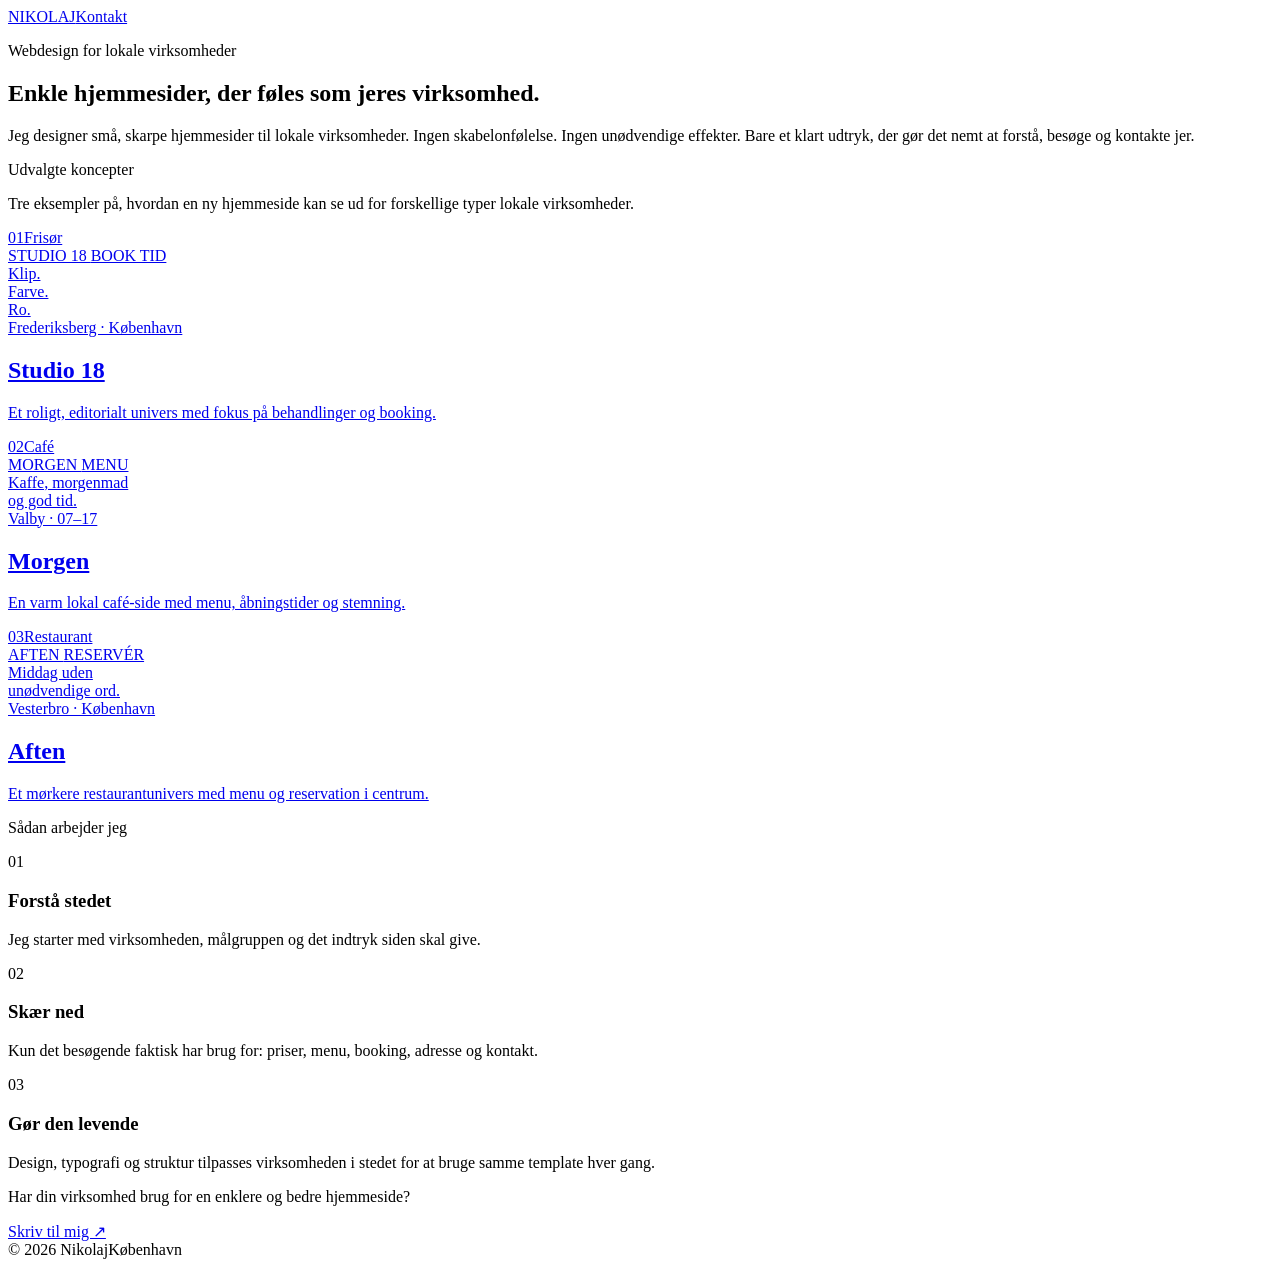
==== index.html @ 213ecfea "Add index.html" ====
<!doctype html><html lang='da'><head><meta charset='utf-8'><meta name='viewport' content='width=device-width,initial-scale=1'><title>Nikolaj — Websites for local businesses</title><link rel='preconnect' href='https://fonts.googleapis.com'><link rel='preconnect' href='https://fonts.gstatic.com' crossorigin><link href='https://fonts.googleapis.com/css2?family=DM+Sans:wght@400;500;600&family=Instrument+Serif:ital@0;1&display=swap' rel='stylesheet'><link rel='stylesheet' href='styles.css'></head><body class='portfolio'>
<header class='topbar'><a class='brand' href='index.html'>NIKOLAJ</a><a class='contact-link' href='mailto:hello@example.com'>Kontakt</a></header>
<main>
<section class='hero'><p class='eyebrow'>Webdesign for lokale virksomheder</p><h1>Enkle hjemmesider, der føles som jeres virksomhed.</h1><p class='hero-copy'>Jeg designer små, skarpe hjemmesider til lokale virksomheder. Ingen skabelonfølelse. Ingen unødvendige effekter. Bare et klart udtryk, der gør det nemt at forstå, besøge og kontakte jer.</p></section>
<section class='work-intro'><div><span>Udvalgte koncepter</span></div><p>Tre eksempler på, hvordan en ny hjemmeside kan se ud for forskellige typer lokale virksomheder.</p></section>
<section class='projects'>
<a class='project project-hair' href='hair.html'><div class='project-meta'><span>01</span><span>Frisør</span></div><div class='mock hair-mock'><div class='mock-nav'>STUDIO 18 <span>BOOK TID</span></div><div class='mock-copy'>Klip.<br>Farve.<br>Ro.</div><div class='mock-footer'>Frederiksberg · København</div></div><div class='project-caption'><h2>Studio 18</h2><p>Et roligt, editorialt univers med fokus på behandlinger og booking.</p></div></a>
<a class='project project-cafe' href='cafe.html'><div class='project-meta'><span>02</span><span>Café</span></div><div class='mock cafe-mock'><div class='mock-nav'>MORGEN <span>MENU</span></div><div class='mock-copy'>Kaffe, morgenmad<br>og god tid.</div><div class='bean bean1'></div><div class='bean bean2'></div><div class='mock-footer'>Valby · 07–17</div></div><div class='project-caption'><h2>Morgen</h2><p>En varm lokal café-side med menu, åbningstider og stemning.</p></div></a>
<a class='project project-rest' href='restaurant.html'><div class='project-meta'><span>03</span><span>Restaurant</span></div><div class='mock rest-mock'><div class='mock-nav'>AFTEN <span>RESERVÉR</span></div><div class='mock-copy'>Middag uden<br>unødvendige ord.</div><div class='mock-footer'>Vesterbro · København</div></div><div class='project-caption'><h2>Aften</h2><p>Et mørkere restaurantunivers med menu og reservation i centrum.</p></div></a>
</section>
<section class='process'><p class='eyebrow'>Sådan arbejder jeg</p><div class='process-grid'><div><span>01</span><h3>Forstå stedet</h3><p>Jeg starter med virksomheden, målgruppen og det indtryk siden skal give.</p></div><div><span>02</span><h3>Skær ned</h3><p>Kun det besøgende faktisk har brug for: priser, menu, booking, adresse og kontakt.</p></div><div><span>03</span><h3>Gør den levende</h3><p>Design, typografi og struktur tilpasses virksomheden i stedet for at bruge samme template hver gang.</p></div></div></section>
<section class='cta'><p>Har din virksomhed brug for en enklere og bedre hjemmeside?</p><a href='mailto:hello@example.com'>Skriv til mig ↗</a></section>
</main><footer><span>© 2026 Nikolaj</span><span>København</span></footer>
</body></html>
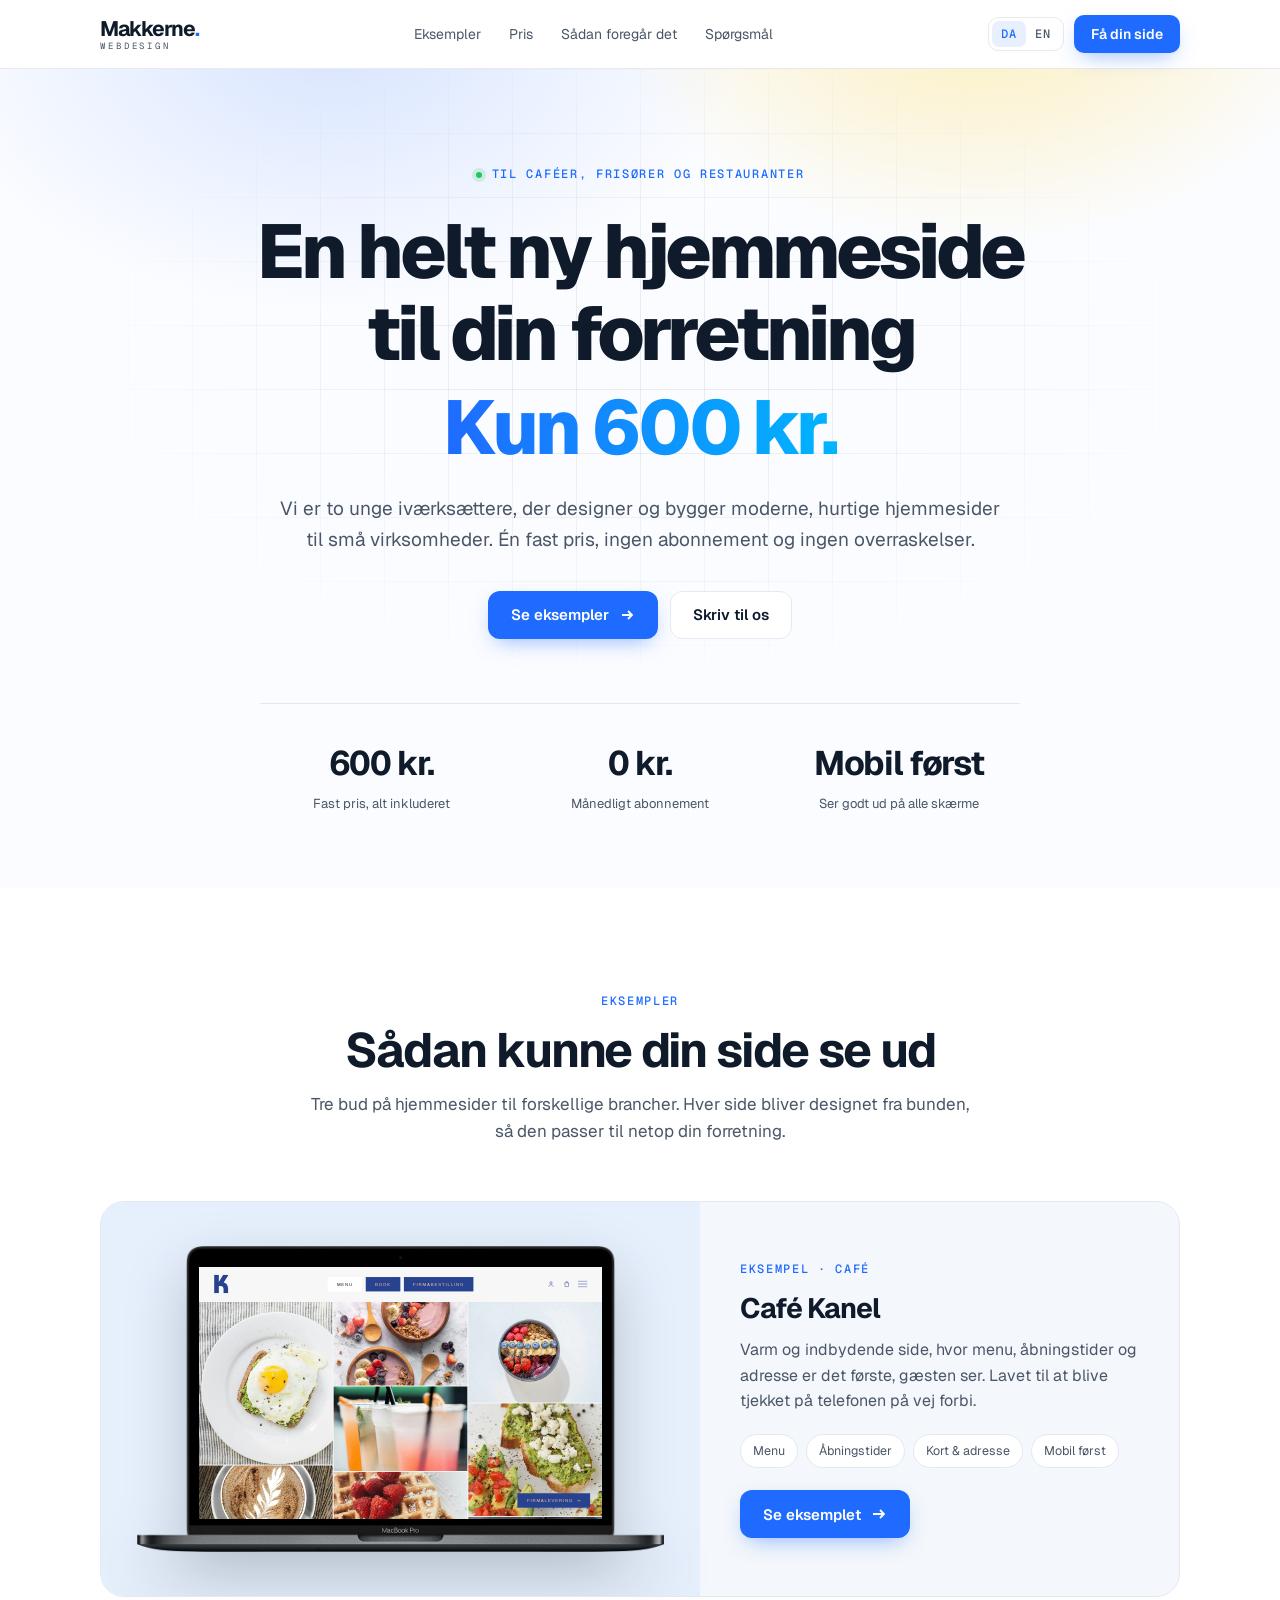
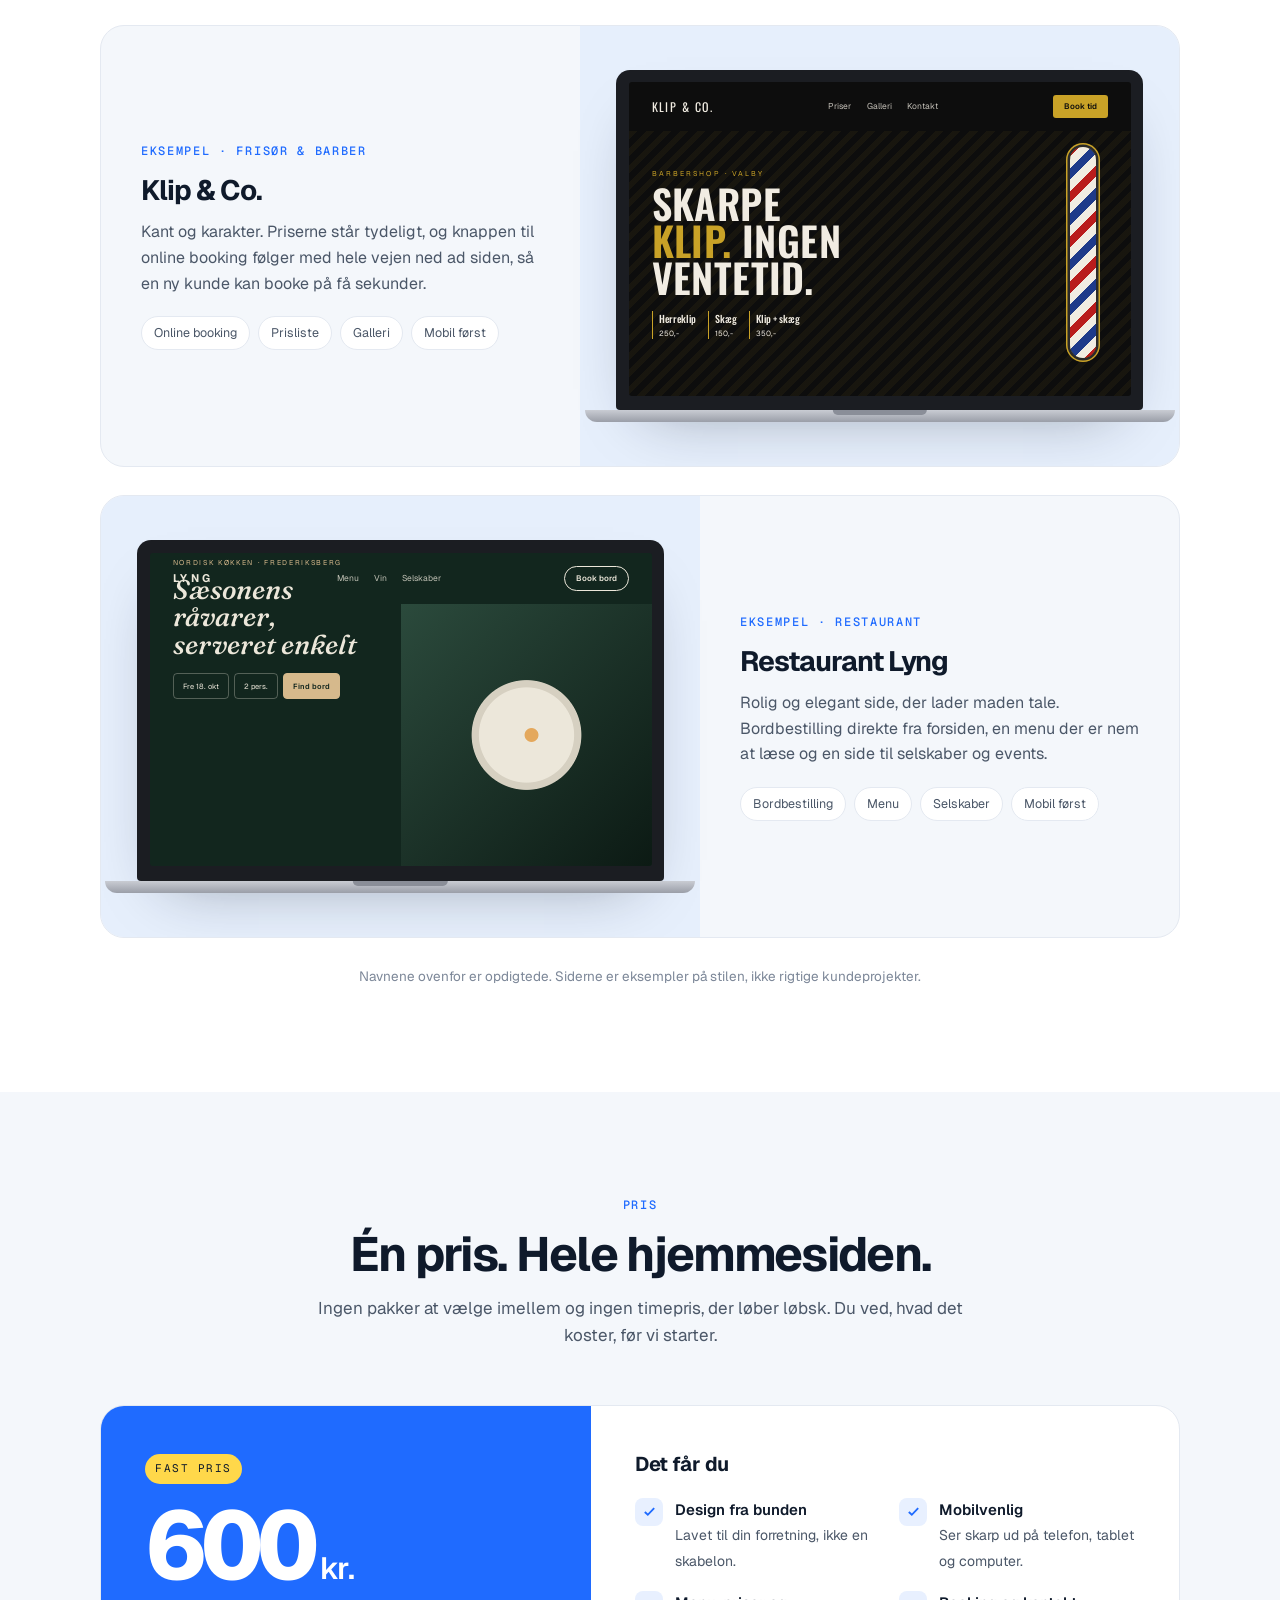
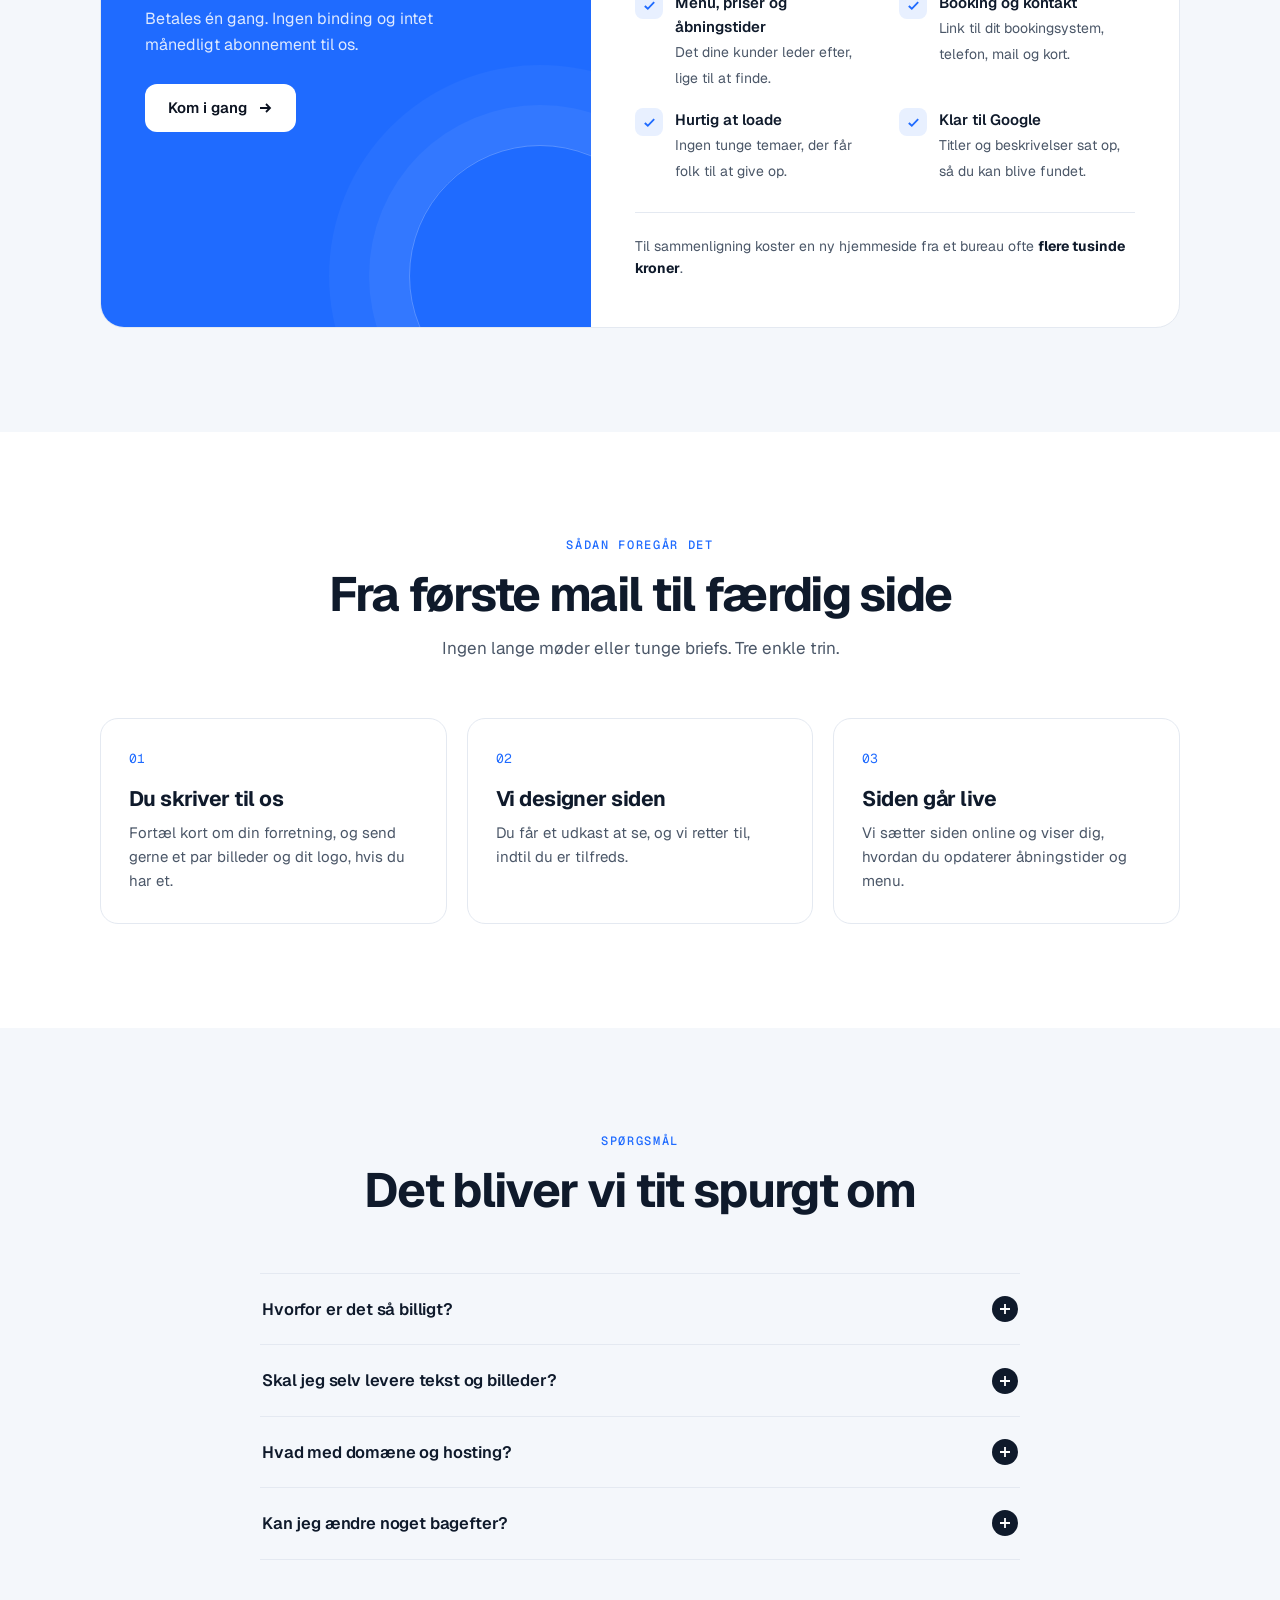
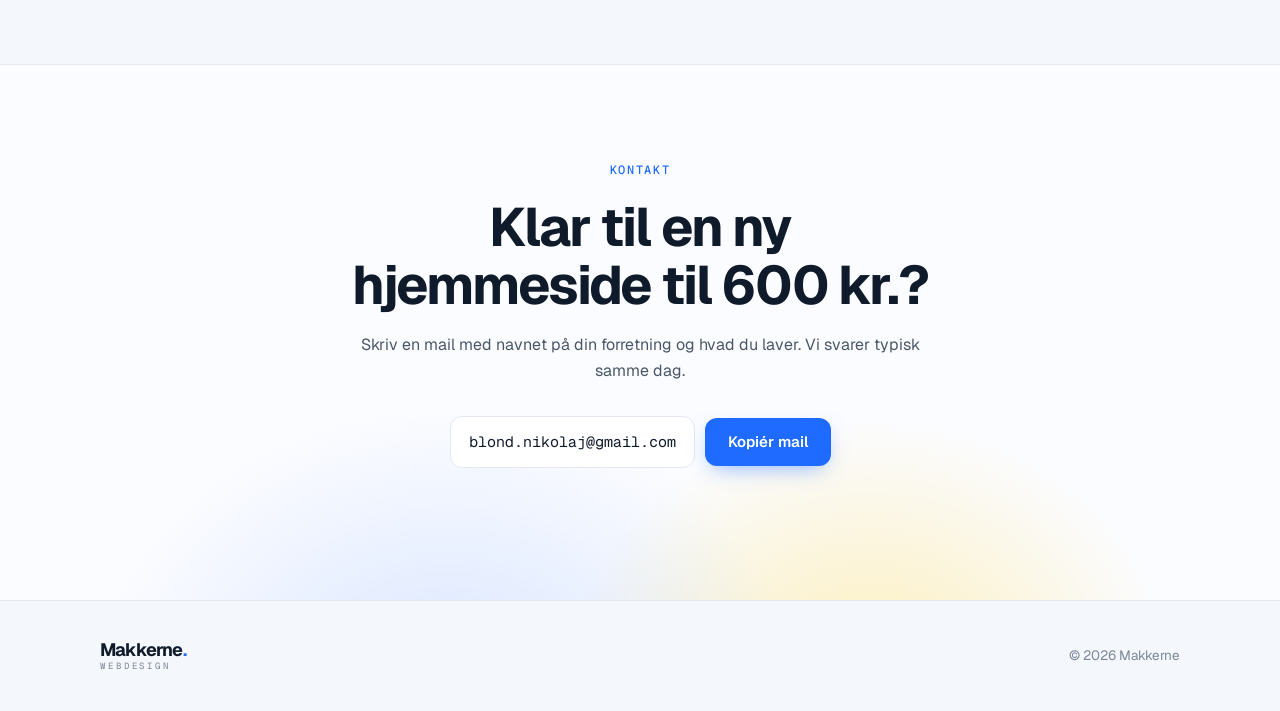
==== commit e268058c: "Café Kanel example site in Baryl's style; real MacBook with live preview on the landing page - examp" ====
--- a/index.html
+++ b/index.html
@@ -1,14 +1,565 @@
-<!doctype html><html lang='da'><head><meta charset='utf-8'><meta name='viewport' content='width=device-width,initial-scale=1'><title>Nikolaj — Websites for local businesses</title><link rel='preconnect' href='https://fonts.googleapis.com'><link rel='preconnect' href='https://fonts.gstatic.com' crossorigin><link href='https://fonts.googleapis.com/css2?family=DM+Sans:wght@400;500;600&family=Instrument+Serif:ital@0;1&display=swap' rel='stylesheet'><link rel='stylesheet' href='styles.css'></head><body class='portfolio'>
-<header class='topbar'><a class='brand' href='index.html'>NIKOLAJ</a><a class='contact-link' href='mailto:hello@example.com'>Kontakt</a></header>
-<main>
-<section class='hero'><p class='eyebrow'>Webdesign for lokale virksomheder</p><h1>Enkle hjemmesider, der føles som jeres virksomhed.</h1><p class='hero-copy'>Jeg designer små, skarpe hjemmesider til lokale virksomheder. Ingen skabelonfølelse. Ingen unødvendige effekter. Bare et klart udtryk, der gør det nemt at forstå, besøge og kontakte jer.</p></section>
-<section class='work-intro'><div><span>Udvalgte koncepter</span></div><p>Tre eksempler på, hvordan en ny hjemmeside kan se ud for forskellige typer lokale virksomheder.</p></section>
-<section class='projects'>
-<a class='project project-hair' href='hair.html'><div class='project-meta'><span>01</span><span>Frisør</span></div><div class='mock hair-mock'><div class='mock-nav'>STUDIO 18 <span>BOOK TID</span></div><div class='mock-copy'>Klip.<br>Farve.<br>Ro.</div><div class='mock-footer'>Frederiksberg · København</div></div><div class='project-caption'><h2>Studio 18</h2><p>Et roligt, editorialt univers med fokus på behandlinger og booking.</p></div></a>
-<a class='project project-cafe' href='cafe.html'><div class='project-meta'><span>02</span><span>Café</span></div><div class='mock cafe-mock'><div class='mock-nav'>MORGEN <span>MENU</span></div><div class='mock-copy'>Kaffe, morgenmad<br>og god tid.</div><div class='bean bean1'></div><div class='bean bean2'></div><div class='mock-footer'>Valby · 07–17</div></div><div class='project-caption'><h2>Morgen</h2><p>En varm lokal café-side med menu, åbningstider og stemning.</p></div></a>
-<a class='project project-rest' href='restaurant.html'><div class='project-meta'><span>03</span><span>Restaurant</span></div><div class='mock rest-mock'><div class='mock-nav'>AFTEN <span>RESERVÉR</span></div><div class='mock-copy'>Middag uden<br>unødvendige ord.</div><div class='mock-footer'>Vesterbro · København</div></div><div class='project-caption'><h2>Aften</h2><p>Et mørkere restaurantunivers med menu og reservation i centrum.</p></div></a>
-</section>
-<section class='process'><p class='eyebrow'>Sådan arbejder jeg</p><div class='process-grid'><div><span>01</span><h3>Forstå stedet</h3><p>Jeg starter med virksomheden, målgruppen og det indtryk siden skal give.</p></div><div><span>02</span><h3>Skær ned</h3><p>Kun det besøgende faktisk har brug for: priser, menu, booking, adresse og kontakt.</p></div><div><span>03</span><h3>Gør den levende</h3><p>Design, typografi og struktur tilpasses virksomheden i stedet for at bruge samme template hver gang.</p></div></div></section>
-<section class='cta'><p>Har din virksomhed brug for en enklere og bedre hjemmeside?</p><a href='mailto:hello@example.com'>Skriv til mig ↗</a></section>
-</main><footer><span>© 2026 Nikolaj</span><span>København</span></footer>
-</body></html>+<!doctype html>
+<html lang="da">
+<head>
+<meta charset="utf-8">
+<meta name="viewport" content="width=device-width, initial-scale=1, viewport-fit=cover">
+<title>Makkerne</title>
+<meta name="description" content="Makkerne: en ny, moderne hjemmeside til din café, frisørsalon eller restaurant – til en fast pris på 600 kr.">
+<link rel="preconnect" href="https://fonts.googleapis.com">
+<link rel="preconnect" href="https://fonts.gstatic.com" crossorigin>
+<link rel="stylesheet" href="https://fonts.googleapis.com/css2?family=Geist:wght@400;500;600;700;800&family=Geist+Mono:wght@500&family=Fraunces:ital,opsz,wght@1,9..144,500&family=Oswald:wght@500;600&display=swap">
+<style>
+/* Layout: bright full-bleed hero with price, then alternating white / soft sections in one 1120px column; portfolio as large case cards with live HTML mockups. Light-only by design. */
+:root {
+  --bg: #ffffff;
+  --bg-soft: #f4f7fb;
+  --surface: #ffffff;
+  --ink: #0f1a2b;
+  --ink-2: #4b5768;
+  --ink-3: #7c8798;
+  --line: #e4e9f1;
+  --accent: #1f6bff;
+  --accent-hover: #155ae6;
+  --accent-ink: #ffffff;
+  --accent-soft: #e8f0ff;
+  --card-top: #e6effc;
+  --sun: #ffd84a;
+
+  /* Hero and contact band */
+  --hero-bg: #fbfcff;
+  --hero-ink: #0f1a2b;
+  --hero-ink-2: #4b5768;
+  --hero-line: rgba(15,26,43,.09);
+  --hero-glow: rgba(31,107,255,.16);
+  --hero-sun: rgba(255,216,74,.38);
+  --price-a: #1f6bff;
+  --price-b: #00b4ff;
+
+  --font: "Geist", ui-sans-serif, -apple-system, "Segoe UI", Helvetica, Arial, sans-serif;
+  --mono: "Geist Mono", ui-monospace, "SF Mono", Menlo, monospace;
+  --wrap: 1120px;
+  --radius: 18px;
+  color-scheme: light;
+}
+
+* { box-sizing: border-box; }
+html { scroll-behavior: smooth; }
+@media (prefers-reduced-motion: reduce) { html { scroll-behavior: auto; } *, *::before, *::after { animation: none !important; transition: none !important; } }
+body { margin: 0; background: var(--bg); color: var(--ink); font-family: var(--font); font-size: 16px; line-height: 1.6; -webkit-font-smoothing: antialiased; }
+a { color: inherit; }
+h1, h2, h3 { margin: 0; letter-spacing: -0.035em; line-height: 1.08; text-wrap: balance; font-weight: 700; }
+p { margin: 0; }
+.wrap { max-width: var(--wrap); margin-inline: auto; padding-inline: 20px; }
+:focus-visible { outline: 2px solid var(--price-a); outline-offset: 3px; border-radius: 8px; }
+
+.eyebrow { font-family: var(--mono); font-size: 12px; font-weight: 500; letter-spacing: .14em; text-transform: uppercase; color: var(--accent); }
+.btn { display: inline-flex; align-items: center; gap: 10px; height: 48px; padding-inline: 22px; border-radius: 12px; font: 600 15px/1 var(--font); text-decoration: none; border: 1px solid transparent; cursor: pointer; transition: transform .15s ease, background .15s ease, box-shadow .15s ease; }
+.btn svg { width: 16px; height: 16px; transition: transform .15s ease; }
+.btn:hover svg { transform: translateX(3px); }
+.btn-primary { background: var(--accent); color: var(--accent-ink); box-shadow: 0 8px 22px -8px rgba(31,107,255,.55); }
+.btn-primary:hover { background: var(--accent-hover); }
+.btn-ghost { background: var(--surface); color: var(--hero-ink); border-color: var(--line); }
+.btn-ghost:hover { border-color: var(--ink-3); }
+
+/* Nav */
+.nav { position: sticky; top: env(safe-area-inset-top, 0px); z-index: 20; background: rgba(255,255,255,.85); backdrop-filter: blur(14px); -webkit-backdrop-filter: blur(14px); border-bottom: 1px solid var(--hero-line); color: var(--hero-ink); }
+.nav .wrap { display: flex; align-items: center; justify-content: space-between; height: 68px; gap: 16px; }
+.logo { display: flex; flex-direction: column; text-decoration: none; line-height: 1; }
+.logo b { font-size: 21px; font-weight: 700; letter-spacing: -.045em; }
+.logo b::after { content: "."; color: var(--accent); }
+.logo span { font-family: var(--mono); font-size: 9px; letter-spacing: .32em; color: var(--hero-ink-2); margin-top: 3px; }
+.nav-links { display: flex; gap: 28px; font-size: 14px; color: var(--hero-ink-2); }
+.nav-links a { text-decoration: none; transition: color .15s; }
+.nav-links a:hover { color: var(--hero-ink); }
+.nav-right { display: flex; align-items: center; gap: 10px; }
+.lang { display: inline-flex; padding: 3px; border: 1px solid var(--hero-line); border-radius: 10px; }
+.lang button { appearance: none; border: 0; background: transparent; color: var(--hero-ink-2); font: 500 12px/1 var(--mono); letter-spacing: .08em; padding: 7px 9px; border-radius: 7px; cursor: pointer; }
+.lang button[aria-pressed="true"] { background: var(--accent-soft); color: var(--accent); }
+.nav .btn { height: 38px; padding-inline: 16px; font-size: 14px; border-radius: 10px; }
+@media (max-width: 860px) { .nav-links { display: none; } }
+@media (max-width: 420px) { .nav .btn { display: none; } }
+
+/* Hero */
+.hero { position: relative; background: var(--hero-bg); color: var(--hero-ink); overflow: hidden; isolation: isolate; }
+.hero::before { content: ""; position: absolute; inset: -40% -10% auto; height: 120%; background: radial-gradient(ellipse 38% 40% at 30% 30%, var(--hero-glow), transparent 70%), radial-gradient(ellipse 34% 36% at 72% 26%, var(--hero-sun), transparent 70%); z-index: -1; }
+.hero::after { content: ""; position: absolute; inset: 0; background-image: linear-gradient(var(--hero-line) 1px, transparent 1px), linear-gradient(90deg, var(--hero-line) 1px, transparent 1px); background-size: 64px 64px; mask-image: radial-gradient(ellipse 60% 55% at 50% 35%, #000 20%, transparent 75%); -webkit-mask-image: radial-gradient(ellipse 60% 55% at 50% 35%, #000 20%, transparent 75%); opacity: .8; z-index: -1; }
+.hero .wrap { padding-block: 96px 72px; display: flex; flex-direction: column; align-items: center; text-align: center; }
+.hero .eyebrow { color: var(--accent); display: inline-flex; align-items: center; gap: 10px; }
+.hero .eyebrow::before { content: ""; width: 6px; height: 6px; border-radius: 50%; background: #22c55e; box-shadow: 0 0 0 4px rgba(34,197,94,.16); }
+.hero h1 { margin-top: 26px; font-size: clamp(40px, 6.4vw, 76px); font-weight: 800; letter-spacing: -.05em; max-width: 18ch; }
+.price-line { margin-top: 14px; font-size: clamp(40px, 6.4vw, 76px); font-weight: 800; letter-spacing: -.05em; line-height: 1.05; background: linear-gradient(90deg, var(--price-a), var(--price-b)); -webkit-background-clip: text; background-clip: text; color: transparent; }
+.hero .lead { margin-top: 26px; max-width: 56ch; font-size: clamp(17px, 1.6vw, 19px); color: var(--hero-ink-2); }
+.hero .ctas { margin-top: 36px; display: flex; flex-wrap: wrap; gap: 12px; justify-content: center; }
+.stats { margin-top: 64px; width: 100%; max-width: 760px; border-top: 1px solid var(--hero-line); padding-top: 32px; display: grid; grid-template-columns: repeat(3, 1fr); gap: 16px; }
+.stats strong { display: block; font-size: clamp(26px, 3vw, 34px); font-weight: 700; letter-spacing: -.04em; font-variant-numeric: tabular-nums; }
+.stats span { font-size: 13px; color: var(--hero-ink-2); }
+@media (max-width: 520px) { .stats { grid-template-columns: 1fr; gap: 20px; } }
+
+.rise { animation: rise .7s cubic-bezier(.2,.7,.2,1) both; }
+.rise:nth-child(2) { animation-delay: .06s; } .rise:nth-child(3) { animation-delay: .12s; } .rise:nth-child(4) { animation-delay: .18s; } .rise:nth-child(5) { animation-delay: .24s; } .rise:nth-child(6) { animation-delay: .3s; }
+@keyframes rise { from { transform: translateY(14px); opacity: .001; } to { transform: none; opacity: 1; } }
+
+/* Sections */
+section.block { padding-block: 104px; }
+section.soft { background: var(--bg-soft); }
+.head { text-align: center; display: flex; flex-direction: column; align-items: center; gap: 14px; margin-bottom: 56px; }
+.head h2 { font-size: clamp(32px, 4.2vw, 48px); }
+.head p { max-width: 60ch; color: var(--ink-2); font-size: 17px; }
+
+/* Portfolio cases */
+.cases { display: grid; gap: 28px; }
+.case { display: grid; grid-template-columns: 1.25fr 1fr; background: var(--bg-soft); border: 1px solid var(--line); border-radius: 24px; overflow: hidden; }
+.case:nth-child(even) { grid-template-columns: 1fr 1.25fr; }
+.case:nth-child(even) .case-visual { order: 2; }
+.case-visual { background: var(--card-top); padding: 44px 36px; display: grid; place-items: center; min-width: 0; }
+.case-body { padding: 44px 40px; display: flex; flex-direction: column; justify-content: center; gap: 14px; min-width: 0; }
+.case-body h3 { font-size: 28px; }
+.case-body p { color: var(--ink-2); }
+.tags { display: flex; flex-wrap: wrap; gap: 8px; margin-top: 6px; }
+.tags span { font-size: 12.5px; padding: 6px 12px; border: 1px solid var(--line); border-radius: 999px; background: var(--surface); color: var(--ink-2); }
+.concept-note { margin-top: 28px; text-align: center; font-size: 13.5px; color: var(--ink-3); }
+@media (max-width: 860px) {
+  .case, .case:nth-child(even) { grid-template-columns: 1fr; }
+  .case:nth-child(even) .case-visual { order: 0; }
+  .case-visual { padding: 28px 18px; }
+  .case-body { padding: 28px 24px 32px; }
+}
+
+/* Live case: real MacBook photo with a scaled live iframe in the screen.
+   Screen rectangle measured in macbook-pro.png (1208×700): x 143–1065, y 47–623 → 923×577 px (16:10). */
+.case-live { position: relative; transition: border-color .2s ease, box-shadow .2s ease; }
+.case-live:hover { border-color: #c9d6ea; box-shadow: 0 24px 50px -30px rgba(15,26,43,.35); }
+.case-cta { align-self: flex-start; margin-top: 8px; }
+.case-cta::after { content: ""; position: absolute; inset: 0; z-index: 2; border-radius: 24px; }
+.case-live:hover .case-cta svg { transform: translateX(3px); }
+.device { position: relative; width: 100%; max-width: 600px; aspect-ratio: 1208 / 700; }
+.device-shell { position: absolute; inset: 0; width: 100%; height: 100%; pointer-events: none; filter: drop-shadow(0 26px 30px rgba(15,26,43,.22)); }
+.device-screen { position: absolute; z-index: 1; left: 11.8377%; top: 6.7143%; width: 76.4073%; height: 82.4286%; overflow: hidden; background: #f7f7f7; container-type: inline-size; }
+.device-poster { position: absolute; inset: 0; width: 100%; height: 100%; object-fit: cover; }
+.device-frame { position: absolute; top: 0; left: 0; width: 1280px; height: 800px; border: 0; transform-origin: 0 0; transform: scale(var(--s, .36)); pointer-events: none; opacity: 0; transition: opacity .4s ease; background: #f7f7f7; }
+.device-frame.ready { opacity: 1; }
+
+/* Laptop mockup */
+.laptop { width: 100%; max-width: 560px; }
+.laptop .lid { background: #1b1d22; border-radius: 14px 14px 4px 4px; padding: 2.4% 2.4% 2.8%; box-shadow: 0 30px 60px -30px rgba(15,26,43,.4); }
+.laptop .base { height: 12px; margin-inline: -6%; background: linear-gradient(#c9ccd3, #9a9ea8); border-radius: 0 0 14px 14px; position: relative; }
+.laptop .base::after { content: ""; position: absolute; top: 0; left: 50%; translate: -50% 0; width: 16%; height: 5px; background: #8a8e98; border-radius: 0 0 6px 6px; }
+.screen { aspect-ratio: 16 / 10; max-width: 100%; border-radius: 3px; overflow: hidden; container-type: inline-size; position: relative; }
+
+/* Mock site: shared */
+.ms { position: absolute; inset: 0; display: flex; flex-direction: column; font-family: var(--font); }
+.ms-nav { display: flex; align-items: center; justify-content: space-between; padding: 2.6cqw 4.5cqw; font-size: 1.7cqw; }
+.ms-nav .links { display: flex; gap: 3cqw; opacity: .8; }
+.ms-pill { padding: 1cqw 2.2cqw; border-radius: 999px; font-size: 1.6cqw; font-weight: 600; }
+
+/* Café mock */
+.ms-cafe { background: #f6efe6; color: #3b2a1e; }
+.ms-cafe .brand { font-family: "Fraunces", Georgia, serif; font-style: italic; font-size: 2.6cqw; }
+.ms-cafe .ms-pill { background: #3b2a1e; color: #f6efe6; }
+.ms-cafe .body { flex: 1; display: grid; grid-template-columns: 1.05fr 1fr; gap: 4cqw; padding: 1cqw 4.5cqw 4.5cqw; align-items: center; }
+.ms-cafe .kicker { font-size: 1.4cqw; letter-spacing: .2em; text-transform: uppercase; color: #a0663b; }
+.ms-cafe h4 { margin: 1.4cqw 0 0; font-family: "Fraunces", Georgia, serif; font-style: italic; font-weight: 500; font-size: 6.4cqw; line-height: 1; letter-spacing: -.02em; }
+.ms-cafe .sub { margin-top: 2cqw; font-size: 1.7cqw; opacity: .75; max-width: 34ch; }
+.ms-cafe .hours { margin-top: 3cqw; display: grid; grid-template-columns: auto auto; gap: .6cqw 3cqw; font-size: 1.5cqw; width: max-content; border-top: .2cqw solid #d9c7b2; padding-top: 1.8cqw; }
+.ms-cafe .hours b { font-weight: 600; }
+.ms-cafe .art { height: 100%; border-radius: 1.6cqw; background: radial-gradient(circle at 50% 46%, #f6efe6 0 17%, #6b3f22 17.5% 22%, #e9d6bf 22.5% 34%, transparent 34.5%), radial-gradient(circle at 70% 80%, #c78c58 0 10%, transparent 10.5%), linear-gradient(160deg, #d9a273, #a0663b); position: relative; }
+.ms-cafe .art::after { content: "Dagens kage · 45,-"; position: absolute; left: 2cqw; bottom: 2cqw; background: #f6efe6; color: #3b2a1e; font-size: 1.4cqw; padding: 1cqw 1.8cqw; border-radius: 1cqw; font-weight: 600; }
+
+/* Barber mock */
+.ms-barber { background: #0d0d0d; color: #f1ece2; }
+.ms-barber .brand { font-family: "Oswald", Impact, sans-serif; font-size: 2.4cqw; letter-spacing: .12em; text-transform: uppercase; }
+.ms-barber .ms-pill { background: #c9a227; color: #0d0d0d; border-radius: .6cqw; }
+.ms-barber .body { flex: 1; position: relative; display: flex; flex-direction: column; justify-content: center; padding: 0 4.5cqw 4cqw; background: repeating-linear-gradient(135deg, rgba(201,162,39,.06) 0 1.2cqw, transparent 1.2cqw 2.4cqw); }
+.ms-barber .pole { position: absolute; right: 7cqw; top: 6%; bottom: 14%; width: 5cqw; border-radius: 3cqw; background: repeating-linear-gradient(-45deg, #b91c1c 0 1.6cqw, #f1ece2 1.6cqw 3.2cqw, #1e3a8a 3.2cqw 4.8cqw, #f1ece2 4.8cqw 6.4cqw); box-shadow: 0 0 0 .5cqw #2a2a2a, 0 0 0 .8cqw #c9a227; }
+.ms-barber .kicker { font-size: 1.4cqw; letter-spacing: .3em; color: #c9a227; text-transform: uppercase; }
+.ms-barber h4 { margin: 1.2cqw 0 0; font-family: "Oswald", Impact, sans-serif; font-weight: 600; text-transform: uppercase; font-size: 8cqw; line-height: .92; letter-spacing: .01em; }
+.ms-barber h4 em { font-style: normal; color: #c9a227; }
+.ms-barber .menu { margin-top: 3cqw; display: grid; grid-template-columns: repeat(3, max-content); gap: 2.4cqw; font-size: 1.5cqw; }
+.ms-barber .menu div { border-left: .3cqw solid #c9a227; padding-left: 1.2cqw; }
+.ms-barber .menu b { display: block; font-size: 2cqw; font-family: "Oswald", Impact, sans-serif; font-weight: 500; }
+
+/* Restaurant mock */
+.ms-resto { background: #12261e; color: #ece7da; }
+.ms-resto .brand { font-size: 2.2cqw; font-weight: 700; letter-spacing: .32em; text-transform: uppercase; }
+.ms-resto .ms-pill { border: .2cqw solid #ece7da; }
+.ms-resto .body { flex: 1; display: grid; grid-template-columns: 1fr 1fr; }
+.ms-resto .copy { padding: 3cqw 4.5cqw; display: flex; flex-direction: column; justify-content: center; }
+.ms-resto .kicker { font-size: 1.4cqw; letter-spacing: .24em; text-transform: uppercase; color: #d6b98c; }
+.ms-resto h4 { margin: 1.4cqw 0 0; font-family: "Fraunces", Georgia, serif; font-style: italic; font-weight: 500; font-size: 5.4cqw; line-height: 1.02; }
+.ms-resto .book { margin-top: 3cqw; display: flex; gap: 1cqw; font-size: 1.5cqw; }
+.ms-resto .book span { padding: 1.1cqw 1.8cqw; border: .2cqw solid rgba(236,231,218,.3); border-radius: .8cqw; }
+.ms-resto .book span:last-child { background: #d6b98c; color: #12261e; border-color: #d6b98c; font-weight: 600; }
+.ms-resto .plate { background: radial-gradient(circle at 50% 50%, #ece7da 0 26%, #d6d0c1 26.5% 30%, transparent 30.5%), radial-gradient(circle at 46% 46%, #7a9a5b 0 6%, transparent 6.5%), radial-gradient(circle at 56% 54%, #b4532a 0 5%, transparent 5.5%), linear-gradient(135deg, #2b4a3c, #0c1a14); position: relative; }
+.ms-resto .plate::before { content: ""; position: absolute; inset: 0; background: radial-gradient(circle at 52% 50%, #e4a85c 0 3.5%, transparent 4%); }
+
+/* Price */
+.price-card { display: grid; grid-template-columns: 1fr 1.2fr; background: var(--surface); border: 1px solid var(--line); border-radius: 24px; overflow: hidden; }
+.price-left { padding: 48px 44px; background: var(--accent); color: #fff; display: flex; flex-direction: column; gap: 18px; position: relative; overflow: hidden; }
+.price-left::after { content: ""; position: absolute; right: -80px; bottom: -80px; width: 260px; height: 260px; border-radius: 50%; border: 1px solid rgba(255,255,255,.25); box-shadow: 0 0 0 40px rgba(255,255,255,.05), 0 0 0 80px rgba(255,255,255,.04); }
+.price-left .tag { align-self: flex-start; color: var(--ink); background: var(--sun) !important; font-family: var(--mono); font-size: 11px; letter-spacing: .14em; text-transform: uppercase; background: rgba(255,255,255,.16); padding: 6px 10px; border-radius: 999px; }
+.price-big { font-size: clamp(64px, 8vw, 96px); font-weight: 800; letter-spacing: -.06em; line-height: .9; font-variant-numeric: tabular-nums; }
+.price-big small { font-size: .32em; letter-spacing: -.02em; font-weight: 600; margin-left: 6px; }
+.price-left p { color: rgba(255,255,255,.85); max-width: 32ch; }
+.price-left .btn { align-self: flex-start; background: #fff; color: #0b1220; margin-top: 8px; position: relative; z-index: 1; }
+.price-left .btn:hover { background: var(--accent-soft); }
+.price-right { padding: 48px 44px; }
+.price-right h3 { font-size: 20px; letter-spacing: -.02em; margin-bottom: 22px; }
+.incl { list-style: none; margin: 0; padding: 0; display: grid; grid-template-columns: 1fr 1fr; gap: 18px 28px; }
+.incl li { display: grid; grid-template-columns: 28px 1fr; gap: 12px; align-items: start; }
+.incl i { width: 28px; height: 28px; border-radius: 8px; background: var(--accent-soft); color: var(--accent); display: grid; place-items: center; }
+.incl i svg { width: 15px; height: 15px; }
+.incl b { display: block; font-weight: 600; font-size: 15px; }
+.incl span { font-size: 14px; color: var(--ink-2); }
+.compare { margin-top: 28px; padding-top: 22px; border-top: 1px solid var(--line); font-size: 14px; color: var(--ink-2); }
+.compare b { color: var(--ink); }
+@media (max-width: 860px) { .price-card { grid-template-columns: 1fr; } .price-left, .price-right { padding: 36px 26px; } }
+@media (max-width: 520px) { .incl { grid-template-columns: 1fr; } }
+
+/* Steps */
+.steps { display: grid; grid-template-columns: repeat(3, 1fr); gap: 20px; counter-reset: s; }
+.step { background: var(--surface); border: 1px solid var(--line); border-radius: var(--radius); padding: 30px 28px; }
+.step .n { font-family: var(--mono); font-size: 13px; color: var(--accent); }
+.step h3 { margin-top: 18px; font-size: 21px; letter-spacing: -.025em; }
+.step p { margin-top: 10px; color: var(--ink-2); font-size: 15px; }
+@media (max-width: 860px) { .steps { grid-template-columns: 1fr; } }
+
+/* FAQ */
+.faq { max-width: 760px; margin-inline: auto; border-top: 1px solid var(--line); }
+.faq details { border-bottom: 1px solid var(--line); }
+.faq summary { list-style: none; cursor: pointer; display: flex; justify-content: space-between; align-items: center; gap: 20px; padding: 22px 2px; font-weight: 600; font-size: 16.5px; letter-spacing: -.01em; }
+.faq summary::-webkit-details-marker { display: none; }
+.faq summary .pm { flex: none; width: 26px; height: 26px; border-radius: 50%; background: var(--ink); color: var(--bg); display: grid; place-items: center; transition: transform .2s ease; }
+.faq summary .pm svg { width: 12px; height: 12px; }
+.faq details[open] .pm { transform: rotate(45deg); }
+.faq details p { padding: 0 2px 24px; color: var(--ink-2); max-width: 64ch; }
+
+/* CTA */
+.cta { background: var(--hero-bg); border-top: 1px solid var(--line); color: var(--hero-ink); position: relative; overflow: hidden; isolation: isolate; }
+.cta::before { content: ""; position: absolute; inset: 0; background: radial-gradient(ellipse 40% 80% at 35% 120%, var(--hero-glow), transparent 70%), radial-gradient(ellipse 34% 70% at 68% 115%, var(--hero-sun), transparent 70%); z-index: -1; }
+.cta .wrap { padding-block: 96px; text-align: center; display: flex; flex-direction: column; align-items: center; gap: 18px; }
+.cta h2 { font-size: clamp(32px, 4.6vw, 54px); max-width: 22ch; }
+.cta p { color: var(--hero-ink-2); max-width: 52ch; }
+.mail { margin-top: 14px; display: flex; flex-wrap: wrap; align-items: center; justify-content: center; gap: 10px; }
+.mail code { font-family: var(--mono); font-size: 15px; padding: 13px 18px; border: 1px solid var(--line); border-radius: 12px; background: var(--surface); user-select: all; word-break: break-all; }
+.copy { height: 48px; }
+.copy-status { min-height: 1.4em; font-size: 13px; color: var(--accent); }
+
+/* Footer */
+footer { background: var(--bg-soft); border-top: 1px solid var(--line); }
+footer .wrap { padding-block: 40px; display: flex; flex-wrap: wrap; gap: 16px; justify-content: space-between; align-items: center; font-size: 13.5px; color: var(--ink-3); }
+footer .logo b { color: var(--ink); font-size: 18px; }
+footer .logo span { color: var(--ink-3); }
+</style>
+</head>
+<body>
+
+<header class="nav">
+  <div class="wrap">
+    <a class="logo" href="#top" aria-label="Makkerne">
+      <b>Makkerne</b><span>WEBDESIGN</span>
+    </a>
+    <nav class="nav-links" aria-label="Hovedmenu">
+      <a href="#eksempler" data-i18n="nav.work">Eksempler</a>
+      <a href="#pris" data-i18n="nav.price">Pris</a>
+      <a href="#proces" data-i18n="nav.process">Sådan foregår det</a>
+      <a href="#faq" data-i18n="nav.faq">Spørgsmål</a>
+    </nav>
+    <div class="nav-right">
+      <div class="lang" role="group" aria-label="Sprog / Language">
+        <button type="button" id="lang-da" data-lang="da" aria-pressed="true">DA</button>
+        <button type="button" id="lang-en" data-lang="en" aria-pressed="false">EN</button>
+      </div>
+      <a class="btn btn-primary" href="#kontakt" data-i18n="nav.cta">Få din side</a>
+    </div>
+  </div>
+</header>
+
+<main id="top">
+  <section class="hero">
+    <div class="wrap">
+      <div class="eyebrow rise" data-i18n="hero.eyebrow">Til caféer, frisører og restauranter</div>
+      <h1 class="rise" data-i18n="hero.title">En helt ny hjemmeside til din forretning</h1>
+      <div class="price-line rise" data-i18n="hero.price">Kun 600 kr.</div>
+      <p class="lead rise" data-i18n="hero.lead">Vi er to unge iværksættere, der designer og bygger moderne, hurtige hjemmesider til små virksomheder. Én fast pris, ingen abonnement og ingen overraskelser.</p>
+      <div class="ctas rise">
+        <a class="btn btn-primary" href="#eksempler"><span data-i18n="hero.cta1">Se eksempler</span>
+          <svg viewBox="0 0 16 16" fill="none" stroke="currentColor" stroke-width="1.8" aria-hidden="true"><path d="M3 8h10M9 4l4 4-4 4"/></svg></a>
+        <a class="btn btn-ghost" href="#kontakt" data-i18n="hero.cta2">Skriv til os</a>
+      </div>
+      <div class="stats rise">
+        <div><strong>600 kr.</strong><span data-i18n="stat.1">Fast pris, alt inkluderet</span></div>
+        <div><strong>0 kr.</strong><span data-i18n="stat.2">Månedligt abonnement</span></div>
+        <div><strong data-i18n="stat.3v">Mobil først</strong><span data-i18n="stat.3">Ser godt ud på alle skærme</span></div>
+      </div>
+    </div>
+  </section>
+
+  <section class="block" id="eksempler">
+    <div class="wrap">
+      <div class="head">
+        <div class="eyebrow" data-i18n="work.eyebrow">Eksempler</div>
+        <h2 data-i18n="work.title">Sådan kunne din side se ud</h2>
+        <p data-i18n="work.lead">Tre bud på hjemmesider til forskellige brancher. Hver side bliver designet fra bunden, så den passer til netop din forretning.</p>
+      </div>
+
+      <div class="cases">
+        <!-- Café -->
+        <article class="case case-live">
+          <div class="case-visual">
+            <div class="device" aria-hidden="true">
+              <div class="device-screen">
+                <img class="device-poster" src="assets/cafe-hero.webp" alt="" width="1280" height="800" loading="lazy">
+                <iframe class="device-frame" src="examples/cafe/" title="Café Kanel, eksempel" tabindex="-1" loading="lazy" scrolling="no"></iframe>
+              </div>
+              <img class="device-shell" src="assets/macbook-pro.png" alt="" width="1208" height="700" loading="lazy">
+            </div>
+          </div>
+          <div class="case-body">
+            <div class="eyebrow" data-i18n="c1.eyebrow">Eksempel · Café</div>
+            <h3>Café Kanel</h3>
+            <p data-i18n="c1.text">Varm og indbydende side, hvor menu, åbningstider og adresse er det første, gæsten ser. Lavet til at blive tjekket på telefonen på vej forbi.</p>
+            <div class="tags"><span data-i18n="tag.menu">Menu</span><span data-i18n="tag.hours">Åbningstider</span><span data-i18n="tag.map">Kort &amp; adresse</span><span data-i18n="tag.mobile">Mobil først</span></div>
+            <a class="btn btn-primary case-cta" href="examples/cafe/"><span data-i18n="c1.cta">Se eksemplet</span> <svg viewBox="0 0 16 16" fill="none" stroke="currentColor" stroke-width="1.8" aria-hidden="true"><path d="M2 8h11M9 4l4 4-4 4"/></svg></a>
+          </div>
+        </article>
+
+        <!-- Barber -->
+        <article class="case">
+          <div class="case-visual">
+            <div class="laptop" aria-hidden="true">
+              <div class="lid"><div class="screen">
+                <div class="ms ms-barber">
+                  <div class="ms-nav"><span class="brand">Klip &amp; Co.</span><span class="links"><span>Priser</span><span>Galleri</span><span>Kontakt</span></span><span class="ms-pill">Book tid</span></div>
+                  <div class="body">
+                    <div class="pole"></div>
+                    <div class="kicker">Barbershop · Valby</div>
+                    <h4>Skarpe<br><em>klip.</em> Ingen<br>ventetid.</h4>
+                    <div class="menu">
+                      <div><b>Herreklip</b>250,-</div>
+                      <div><b>Skæg</b>150,-</div>
+                      <div><b>Klip + skæg</b>350,-</div>
+                    </div>
+                  </div>
+                </div>
+              </div></div>
+              <div class="base"></div>
+            </div>
+          </div>
+          <div class="case-body">
+            <div class="eyebrow" data-i18n="c2.eyebrow">Eksempel · Frisør &amp; barber</div>
+            <h3>Klip &amp; Co.</h3>
+            <p data-i18n="c2.text">Kant og karakter. Priserne står tydeligt, og knappen til online booking følger med hele vejen ned ad siden, så en ny kunde kan booke på få sekunder.</p>
+            <div class="tags"><span data-i18n="tag.booking">Online booking</span><span data-i18n="tag.prices">Prisliste</span><span data-i18n="tag.gallery">Galleri</span><span data-i18n="tag.mobile">Mobil først</span></div>
+          </div>
+        </article>
+
+        <!-- Restaurant -->
+        <article class="case">
+          <div class="case-visual">
+            <div class="laptop" aria-hidden="true">
+              <div class="lid"><div class="screen">
+                <div class="ms ms-resto">
+                  <div class="ms-nav"><span class="brand">Lyng</span><span class="links"><span>Menu</span><span>Vin</span><span>Selskaber</span></span><span class="ms-pill">Book bord</span></div>
+                  <div class="body">
+                    <div class="copy">
+                      <div class="kicker">Nordisk køkken · Frederiksberg</div>
+                      <h4>Sæsonens råvarer, serveret enkelt</h4>
+                      <div class="book"><span>Fre 18. okt</span><span>2 pers.</span><span>Find bord</span></div>
+                    </div>
+                    <div class="plate"></div>
+                  </div>
+                </div>
+              </div></div>
+              <div class="base"></div>
+            </div>
+          </div>
+          <div class="case-body">
+            <div class="eyebrow" data-i18n="c3.eyebrow">Eksempel · Restaurant</div>
+            <h3>Restaurant Lyng</h3>
+            <p data-i18n="c3.text">Rolig og elegant side, der lader maden tale. Bordbestilling direkte fra forsiden, en menu der er nem at læse og en side til selskaber og events.</p>
+            <div class="tags"><span data-i18n="tag.table">Bordbestilling</span><span data-i18n="tag.menu">Menu</span><span data-i18n="tag.events">Selskaber</span><span data-i18n="tag.mobile">Mobil først</span></div>
+          </div>
+        </article>
+      </div>
+      <p class="concept-note" data-i18n="work.note">Navnene ovenfor er opdigtede. Siderne er eksempler på stilen, ikke rigtige kundeprojekter.</p>
+    </div>
+  </section>
+
+  <section class="block soft" id="pris">
+    <div class="wrap">
+      <div class="head">
+        <div class="eyebrow" data-i18n="price.eyebrow">Pris</div>
+        <h2 data-i18n="price.title">Én pris. Hele hjemmesiden.</h2>
+        <p data-i18n="price.lead">Ingen pakker at vælge imellem og ingen timepris, der løber løbsk. Du ved, hvad det koster, før vi starter.</p>
+      </div>
+      <div class="price-card">
+        <div class="price-left">
+          <span class="tag" data-i18n="price.tag">Fast pris</span>
+          <div class="price-big">600<small>kr.</small></div>
+          <p data-i18n="price.sub">Betales én gang. Ingen binding og intet månedligt abonnement til os.</p>
+          <a class="btn" href="#kontakt"><span data-i18n="price.cta">Kom i gang</span>
+            <svg viewBox="0 0 16 16" fill="none" stroke="currentColor" stroke-width="1.8" aria-hidden="true"><path d="M3 8h10M9 4l4 4-4 4"/></svg></a>
+        </div>
+        <div class="price-right">
+          <h3 data-i18n="price.incl">Det får du</h3>
+          <ul class="incl">
+            <li><i><svg viewBox="0 0 16 16" fill="none" stroke="currentColor" stroke-width="2" aria-hidden="true"><path d="M3 8.5l3.2 3L13 4.5"/></svg></i><div><b data-i18n="i1.t">Design fra bunden</b><span data-i18n="i1.d">Lavet til din forretning, ikke en skabelon.</span></div></li>
+            <li><i><svg viewBox="0 0 16 16" fill="none" stroke="currentColor" stroke-width="2" aria-hidden="true"><path d="M3 8.5l3.2 3L13 4.5"/></svg></i><div><b data-i18n="i2.t">Mobilvenlig</b><span data-i18n="i2.d">Ser skarp ud på telefon, tablet og computer.</span></div></li>
+            <li><i><svg viewBox="0 0 16 16" fill="none" stroke="currentColor" stroke-width="2" aria-hidden="true"><path d="M3 8.5l3.2 3L13 4.5"/></svg></i><div><b data-i18n="i3.t">Menu, priser og åbningstider</b><span data-i18n="i3.d">Det dine kunder leder efter, lige til at finde.</span></div></li>
+            <li><i><svg viewBox="0 0 16 16" fill="none" stroke="currentColor" stroke-width="2" aria-hidden="true"><path d="M3 8.5l3.2 3L13 4.5"/></svg></i><div><b data-i18n="i4.t">Booking og kontakt</b><span data-i18n="i4.d">Link til dit bookingsystem, telefon, mail og kort.</span></div></li>
+            <li><i><svg viewBox="0 0 16 16" fill="none" stroke="currentColor" stroke-width="2" aria-hidden="true"><path d="M3 8.5l3.2 3L13 4.5"/></svg></i><div><b data-i18n="i5.t">Hurtig at loade</b><span data-i18n="i5.d">Ingen tunge temaer, der får folk til at give op.</span></div></li>
+            <li><i><svg viewBox="0 0 16 16" fill="none" stroke="currentColor" stroke-width="2" aria-hidden="true"><path d="M3 8.5l3.2 3L13 4.5"/></svg></i><div><b data-i18n="i6.t">Klar til Google</b><span data-i18n="i6.d">Titler og beskrivelser sat op, så du kan blive fundet.</span></div></li>
+          </ul>
+          <p class="compare" data-i18n-html="price.compare">Til sammenligning koster en ny hjemmeside fra et bureau ofte <b>flere tusinde kroner</b>.</p>
+        </div>
+      </div>
+    </div>
+  </section>
+
+  <section class="block" id="proces">
+    <div class="wrap">
+      <div class="head">
+        <div class="eyebrow" data-i18n="proc.eyebrow">Sådan foregår det</div>
+        <h2 data-i18n="proc.title">Fra første mail til færdig side</h2>
+        <p data-i18n="proc.lead">Ingen lange møder eller tunge briefs. Tre enkle trin.</p>
+      </div>
+      <div class="steps">
+        <div class="step"><div class="n">01</div><h3 data-i18n="s1.t">Du skriver til os</h3><p data-i18n="s1.d">Fortæl kort om din forretning, og send gerne et par billeder og dit logo, hvis du har et.</p></div>
+        <div class="step"><div class="n">02</div><h3 data-i18n="s2.t">Vi designer siden</h3><p data-i18n="s2.d">Du får et udkast at se, og vi retter til, indtil du er tilfreds.</p></div>
+        <div class="step"><div class="n">03</div><h3 data-i18n="s3.t">Siden går live</h3><p data-i18n="s3.d">Vi sætter siden online og viser dig, hvordan du opdaterer åbningstider og menu.</p></div>
+      </div>
+    </div>
+  </section>
+
+  <section class="block soft" id="faq">
+    <div class="wrap">
+      <div class="head">
+        <div class="eyebrow" data-i18n="faq.eyebrow">Spørgsmål</div>
+        <h2 data-i18n="faq.title">Det bliver vi tit spurgt om</h2>
+      </div>
+      <div class="faq">
+        <details><summary><span data-i18n="q1">Hvorfor er det så billigt?</span><span class="pm"><svg viewBox="0 0 12 12" fill="none" stroke="currentColor" stroke-width="1.8"><path d="M6 1v10M1 6h10"/></svg></span></summary><p data-i18n="a1">Vi er to mand uden kontor, sælgere eller mellemled. Siderne er enkle og fokuserede, så vi kan lave dem hurtigt og holde prisen nede.</p></details>
+        <details><summary><span data-i18n="q2">Skal jeg selv levere tekst og billeder?</span><span class="pm"><svg viewBox="0 0 12 12" fill="none" stroke="currentColor" stroke-width="1.8"><path d="M6 1v10M1 6h10"/></svg></span></summary><p data-i18n="a2">Det er en god hjælp, hvis du sender billeder og din menu eller prisliste. Teksterne kan vi skrive for dig ud fra det, du fortæller.</p></details>
+        <details><summary><span data-i18n="q3">Hvad med domæne og hosting?</span><span class="pm"><svg viewBox="0 0 12 12" fill="none" stroke="currentColor" stroke-width="1.8"><path d="M6 1v10M1 6h10"/></svg></span></summary><p data-i18n="a3">Har du allerede et domæne, bruger vi det. Har du ikke, hjælper vi dig med at finde den billigste løsning, så du selv ejer det hele.</p></details>
+        <details><summary><span data-i18n="q4">Kan jeg ændre noget bagefter?</span><span class="pm"><svg viewBox="0 0 12 12" fill="none" stroke="currentColor" stroke-width="1.8"><path d="M6 1v10M1 6h10"/></svg></span></summary><p data-i18n="a4">Ja. Vi retter til undervejs, og når siden er live, kan du altid skrive til os, hvis noget skal opdateres.</p></details>
+      </div>
+    </div>
+  </section>
+
+  <section class="cta" id="kontakt">
+    <div class="wrap">
+      <div class="eyebrow" data-i18n="cta.eyebrow">Kontakt</div>
+      <h2 data-i18n="cta.title">Klar til en ny hjemmeside til 600 kr.?</h2>
+      <p data-i18n="cta.lead">Skriv en mail med navnet på din forretning og hvad du laver. Vi svarer typisk samme dag.</p>
+      <div class="mail">
+        <code id="mail-address">blond.nikolaj@gmail.com</code>
+        <button type="button" class="btn btn-primary copy" id="copy-mail" data-i18n="cta.copy">Kopiér mail</button>
+      </div>
+      <div class="copy-status" id="copy-status" aria-live="polite"></div>
+    </div>
+  </section>
+</main>
+
+<footer>
+  <div class="wrap">
+    <a class="logo" href="#top" aria-label="Makkerne"><b>Makkerne</b><span>WEBDESIGN</span></a>
+    <span>© 2026 Makkerne</span>
+  </div>
+</footer>
+
+<script>
+(function () {
+  var en = {
+    "nav.work": "Examples", "nav.price": "Price", "nav.process": "How it works", "nav.faq": "Questions", "nav.cta": "Get your site",
+    "hero.eyebrow": "For cafés, hair salons and restaurants",
+    "hero.title": "A brand-new website for your business",
+    "hero.price": "Only 600 DKK",
+    "hero.lead": "We are two young entrepreneurs who design and build modern, fast websites for small businesses. One fixed price, no subscription and no surprises.",
+    "hero.cta1": "See examples", "hero.cta2": "Email us",
+    "stat.1": "Fixed price, everything included", "stat.2": "Monthly subscription", "stat.3v": "Mobile first", "stat.3": "Looks great on every screen",
+    "work.eyebrow": "Examples", "work.title": "What your site could look like",
+    "work.lead": "Three takes on websites for different industries. Every site is designed from scratch to fit your business.",
+    "work.note": "The names above are made up. These are examples of the style, not real client projects.",
+    "c1.eyebrow": "Example · Café", "c1.cta": "See the example", "c1.text": "A warm, inviting site where the menu, opening hours and address are the first thing guests see. Built to be checked on a phone while walking by.",
+    "c2.eyebrow": "Example · Hair & barber", "c2.text": "Sharp and full of character. Prices are clear, and the online booking button follows you down the page so a new customer can book in seconds.",
+    "c3.eyebrow": "Example · Restaurant", "c3.text": "A calm, elegant site that lets the food speak. Table booking from the front page, an easy-to-read menu and a page for private events.",
+    "tag.menu": "Menu", "tag.hours": "Opening hours", "tag.map": "Map & address", "tag.mobile": "Mobile first", "tag.booking": "Online booking", "tag.prices": "Price list", "tag.gallery": "Gallery", "tag.table": "Table booking", "tag.events": "Private events",
+    "price.eyebrow": "Price", "price.title": "One price. The whole website.",
+    "price.lead": "No packages to choose between and no hourly rate that runs away. You know what it costs before we start.",
+    "price.tag": "Fixed price", "price.sub": "Paid once. No lock-in and no monthly fee to us.", "price.cta": "Get started", "price.incl": "What you get",
+    "i1.t": "Designed from scratch", "i1.d": "Made for your business, not a template.",
+    "i2.t": "Mobile friendly", "i2.d": "Looks sharp on phone, tablet and desktop.",
+    "i3.t": "Menu, prices and hours", "i3.d": "What your customers look for, easy to find.",
+    "i4.t": "Booking and contact", "i4.d": "Link to your booking system, phone, email and map.",
+    "i5.t": "Fast to load", "i5.d": "No heavy themes that make people give up.",
+    "i6.t": "Ready for Google", "i6.d": "Titles and descriptions set up so you can be found.",
+    "price.compare": "For comparison, a new website from an agency often costs <b>several thousand kroner</b>.",
+    "proc.eyebrow": "How it works", "proc.title": "From first email to finished site", "proc.lead": "No long meetings or heavy briefs. Three simple steps.",
+    "s1.t": "You email us", "s1.d": "Tell us briefly about your business, and send a few photos and your logo if you have one.",
+    "s2.t": "We design the site", "s2.d": "You get a draft to look at, and we adjust it until you're happy.",
+    "s3.t": "The site goes live", "s3.d": "We put the site online and show you how to update your opening hours and menu.",
+    "faq.eyebrow": "Questions", "faq.title": "What people often ask us",
+    "q1": "Why is it so cheap?", "a1": "We're a two-person team with no office, salespeople or middlemen. The sites are simple and focused, so we can build them quickly and keep the price low.",
+    "q2": "Do I need to provide text and photos?", "a2": "It helps if you send photos and your menu or price list. We can write the text for you based on what you tell us.",
+    "q3": "What about domain and hosting?", "a3": "If you already have a domain, we use it. If not, we'll help you find the cheapest option so you own everything yourself.",
+    "q4": "Can I change things afterwards?", "a4": "Yes. We adjust along the way, and once the site is live you can always email us if something needs updating.",
+    "cta.eyebrow": "Contact", "cta.title": "Ready for a new website for 600 DKK?",
+    "cta.lead": "Send an email with the name of your business and what you do. We usually reply the same day.",
+    "cta.copy": "Copy email", "copied": "Copied to clipboard", "copyfail": "Select the address above and copy it"
+  };
+  // Live example in the MacBook: scale the 1280px-wide iframe to the measured screen.
+  document.querySelectorAll(".device-screen").forEach(function (screen) {
+    var frame = screen.querySelector(".device-frame");
+    function fit() { frame.style.setProperty("--s", String(screen.clientWidth / 1280)); }
+    fit();
+    if ("ResizeObserver" in window) new ResizeObserver(fit).observe(screen); else window.addEventListener("resize", fit);
+    frame.addEventListener("load", function () { frame.classList.add("ready"); });
+  });
+
+  var da = {};
+  var nodes = document.querySelectorAll("[data-i18n],[data-i18n-html]");
+  nodes.forEach(function (el) {
+    var k = el.getAttribute("data-i18n") || el.getAttribute("data-i18n-html");
+    da[k] = el.hasAttribute("data-i18n-html") ? el.innerHTML : el.textContent;
+  });
+  da.copied = "Kopieret"; da.copyfail = "Markér adressen ovenfor og kopiér den";
+  var current = "da";
+
+  function setLang(lang) {
+    current = lang;
+    var dict = lang === "en" ? en : da;
+    nodes.forEach(function (el) {
+      var html = el.hasAttribute("data-i18n-html");
+      var k = el.getAttribute(html ? "data-i18n-html" : "data-i18n");
+      if (dict[k] == null) return;
+      if (html) el.innerHTML = dict[k]; else el.textContent = dict[k];
+    });
+    document.documentElement.lang = lang;
+    document.querySelectorAll(".lang button").forEach(function (b) {
+      b.setAttribute("aria-pressed", String(b.getAttribute("data-lang") === lang));
+    });
+    document.getElementById("copy-status").textContent = "";
+    try { localStorage.setItem("bw-lang", lang); } catch (e) {}
+  }
+  document.querySelectorAll(".lang button").forEach(function (b) {
+    b.addEventListener("click", function () { setLang(b.getAttribute("data-lang")); });
+  });
+  try { var saved = localStorage.getItem("bw-lang"); if (saved === "en") setLang("en"); } catch (e) {}
+
+  var status = document.getElementById("copy-status");
+  document.getElementById("copy-mail").addEventListener("click", function () {
+    var addr = document.getElementById("mail-address");
+    var dict = current === "en" ? en : da;
+    function fallback() {
+      var r = document.createRange(); r.selectNodeContents(addr);
+      var s = window.getSelection(); s.removeAllRanges(); s.addRange(r);
+      status.textContent = dict.copyfail;
+    }
+    if (navigator.clipboard && navigator.clipboard.writeText) {
+      navigator.clipboard.writeText(addr.textContent.trim()).then(function () { status.textContent = dict.copied; }, fallback);
+    } else { fallback(); }
+  });
+})();
+</script>
+</body>
+</html>
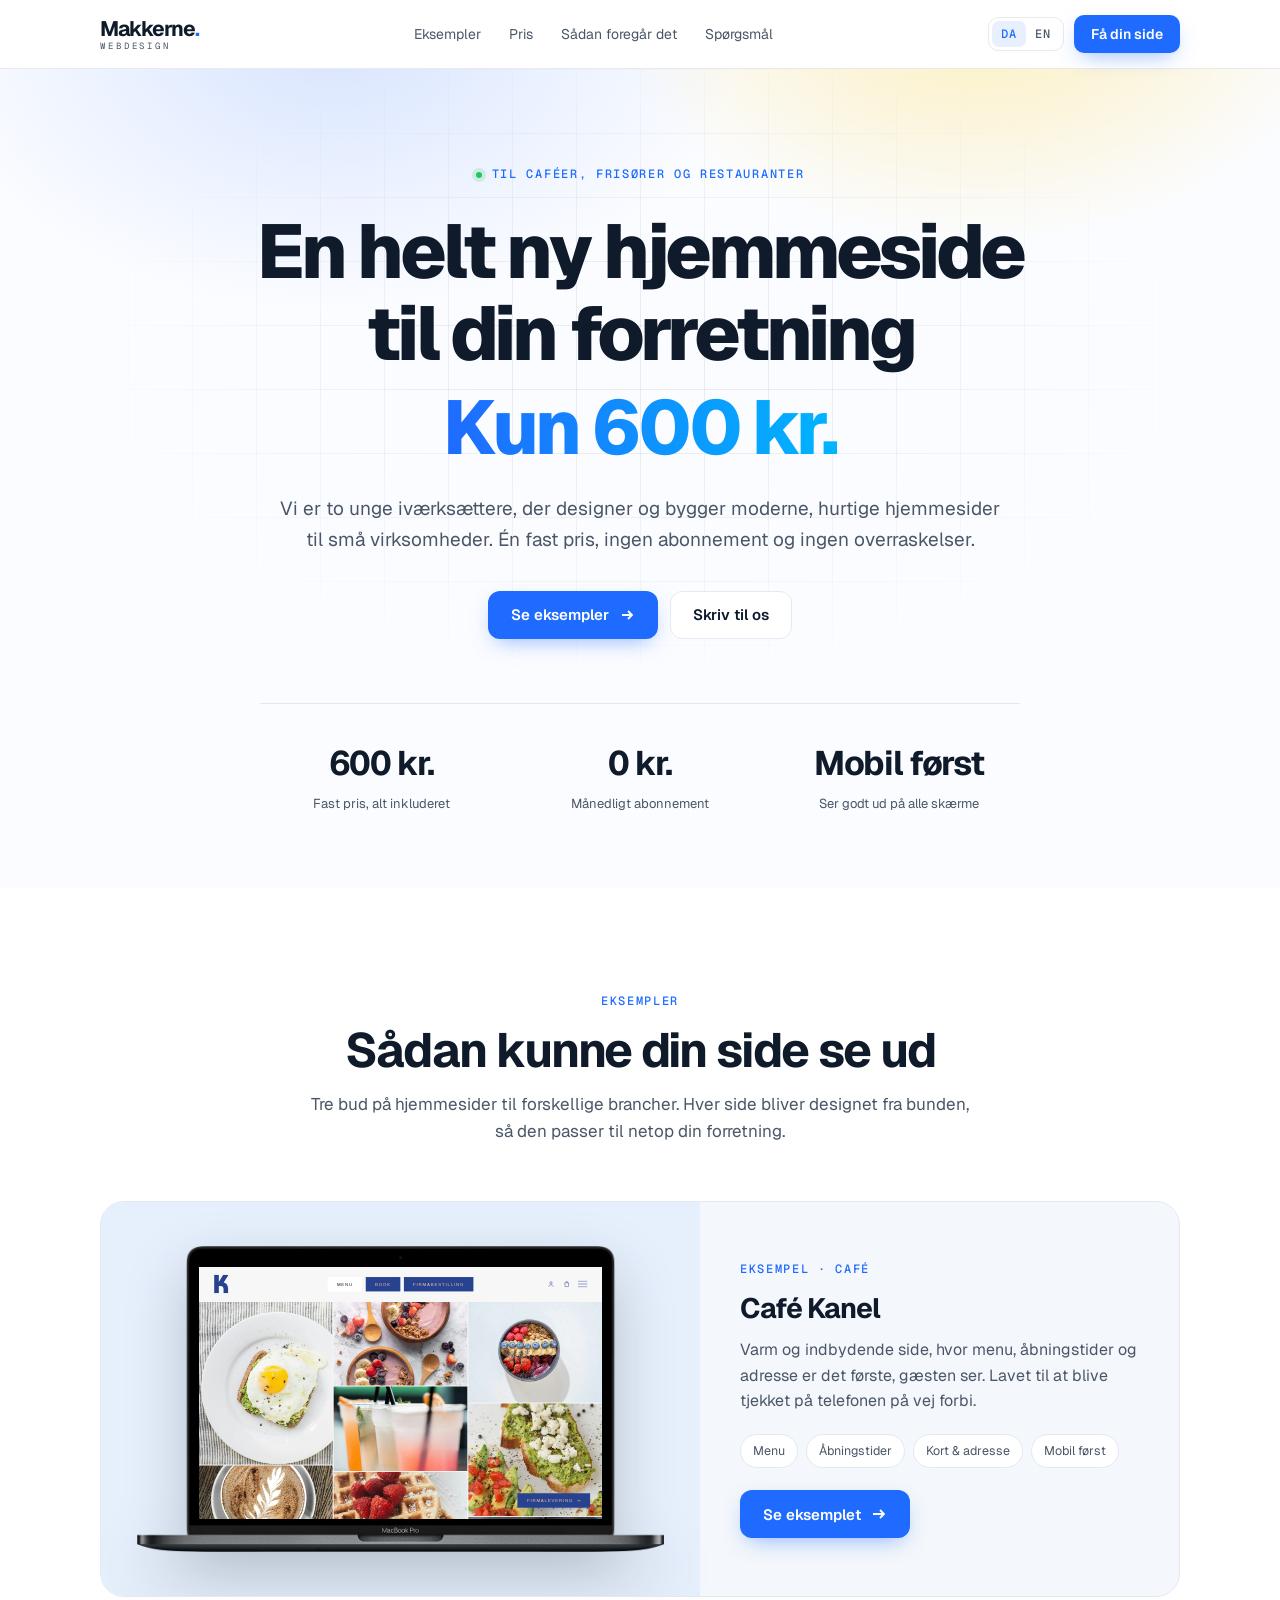
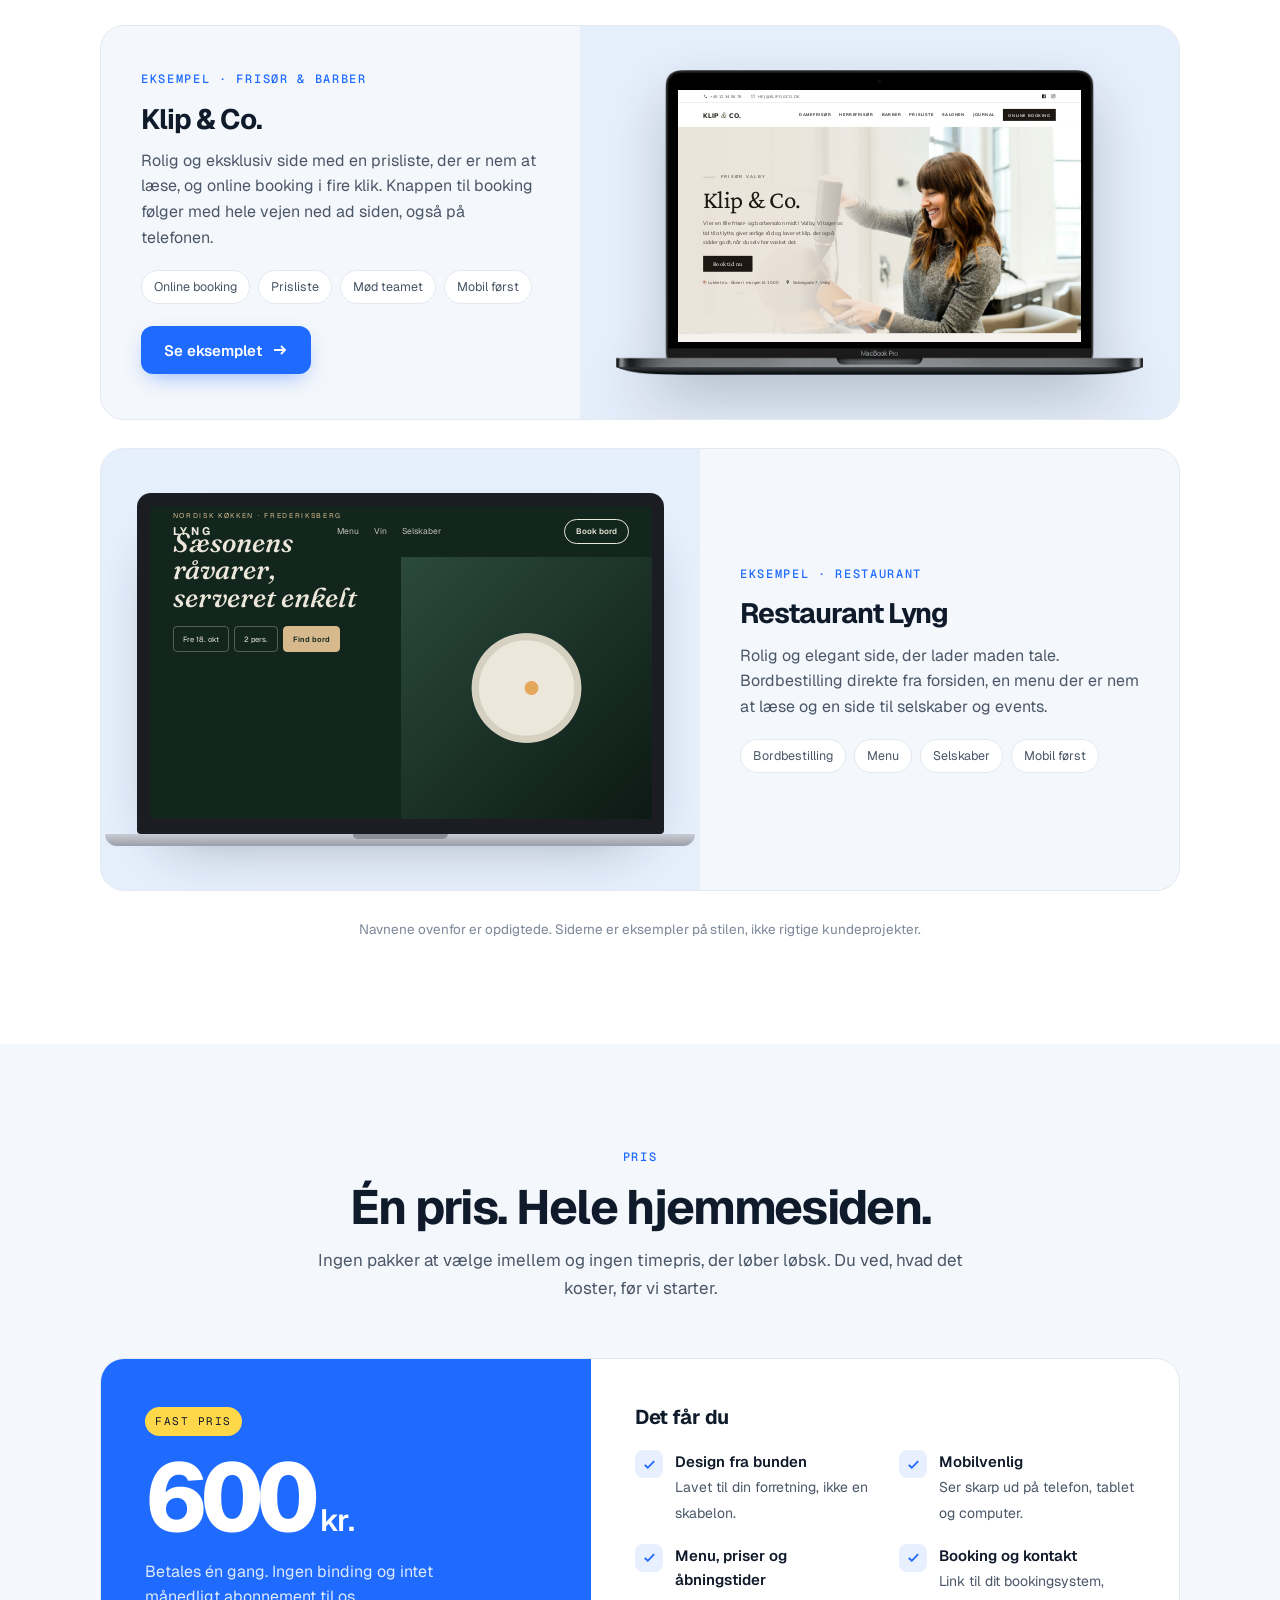
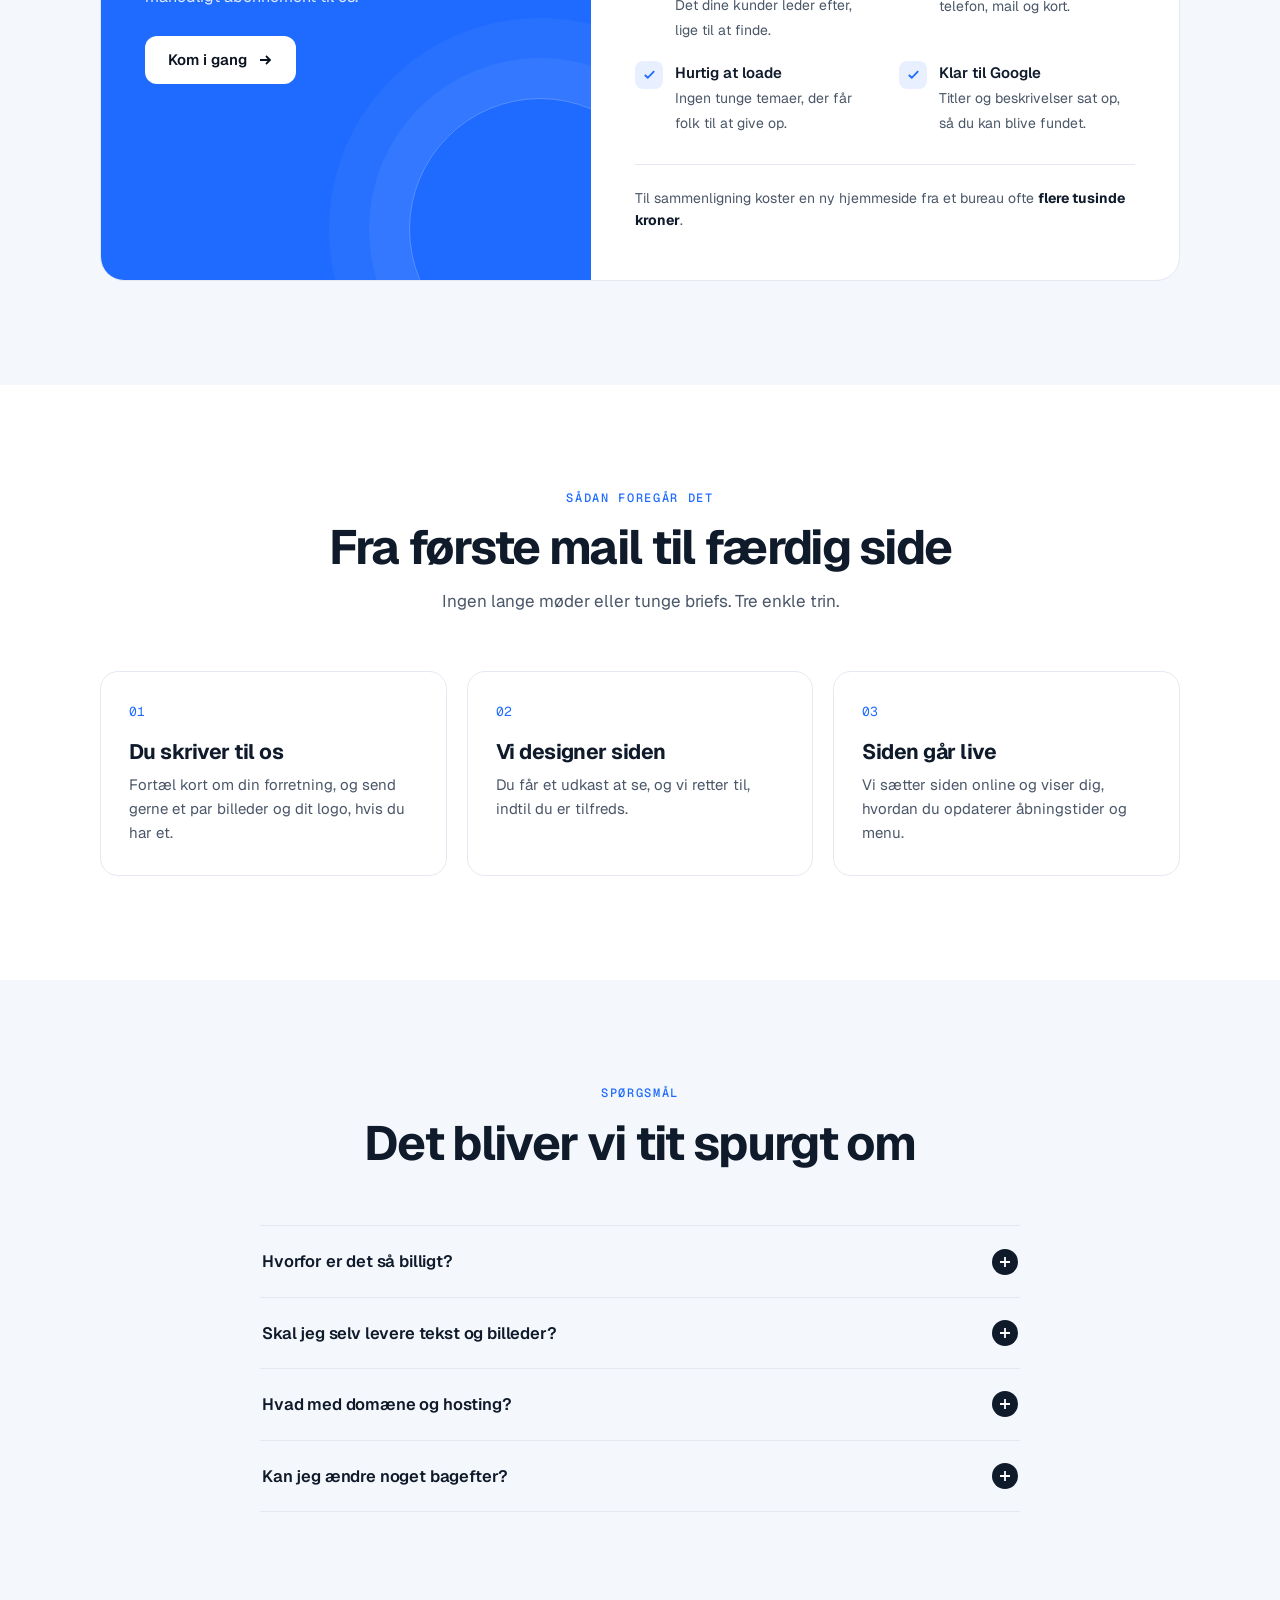
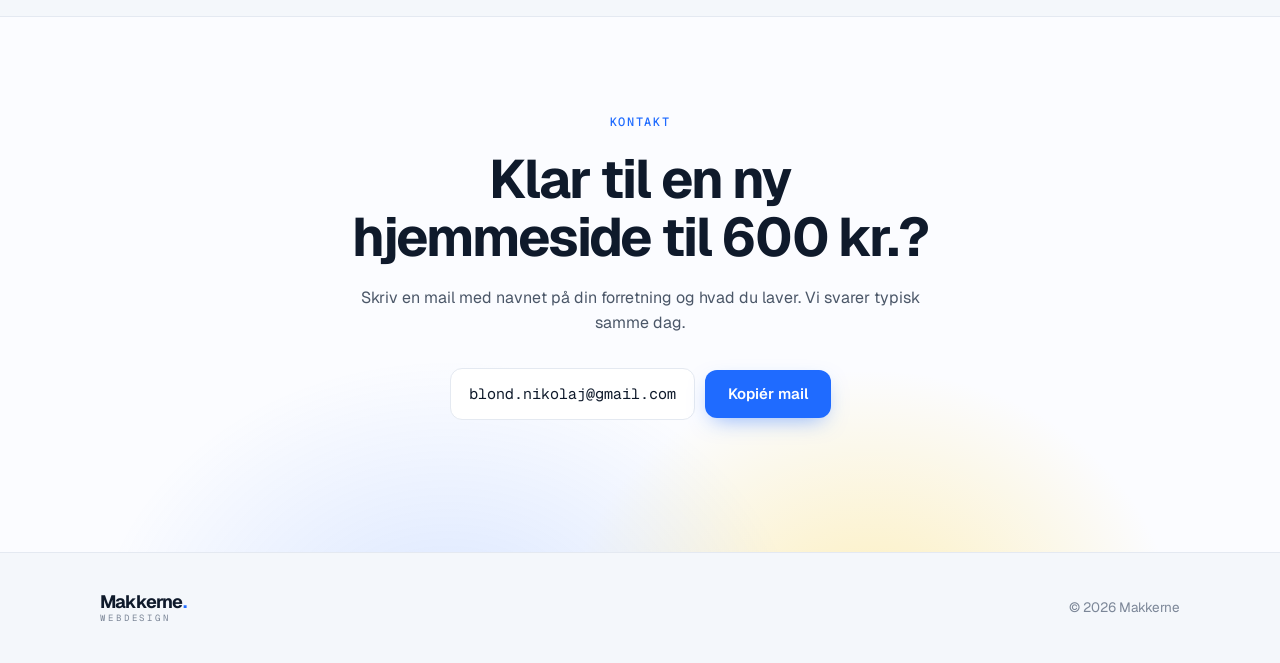
==== commit 8e18a734: "Klip & Co. frisør example in Hair by Rochester's structure; live MacBook preview on the landing page" ====
--- a/index.html
+++ b/index.html
@@ -311,7 +311,7 @@
                 <img class="device-poster" src="assets/cafe-hero.webp" alt="" width="1280" height="800" loading="lazy">
                 <iframe class="device-frame" src="examples/cafe/" title="Café Kanel, eksempel" tabindex="-1" loading="lazy" scrolling="no"></iframe>
               </div>
-              <img class="device-shell" src="assets/macbook-pro.png" alt="" width="1208" height="700" loading="lazy">
+              <img class="device-shell" src="assets/macbook-pro.png" alt="" width="1208" height="700" decoding="async">
             </div>
           </div>
           <div class="case-body">
@@ -324,32 +324,22 @@
         </article>
 
         <!-- Barber -->
-        <article class="case">
+        <article class="case case-live">
           <div class="case-visual">
-            <div class="laptop" aria-hidden="true">
-              <div class="lid"><div class="screen">
-                <div class="ms ms-barber">
-                  <div class="ms-nav"><span class="brand">Klip &amp; Co.</span><span class="links"><span>Priser</span><span>Galleri</span><span>Kontakt</span></span><span class="ms-pill">Book tid</span></div>
-                  <div class="body">
-                    <div class="pole"></div>
-                    <div class="kicker">Barbershop · Valby</div>
-                    <h4>Skarpe<br><em>klip.</em> Ingen<br>ventetid.</h4>
-                    <div class="menu">
-                      <div><b>Herreklip</b>250,-</div>
-                      <div><b>Skæg</b>150,-</div>
-                      <div><b>Klip + skæg</b>350,-</div>
-                    </div>
-                  </div>
-                </div>
-              </div></div>
-              <div class="base"></div>
+            <div class="device" aria-hidden="true">
+              <div class="device-screen">
+                <img class="device-poster" src="assets/frisor-hero.webp" alt="" width="1280" height="800" loading="lazy">
+                <iframe class="device-frame" src="examples/frisor/" title="Klip &amp; Co., eksempel" tabindex="-1" loading="lazy" scrolling="no"></iframe>
+              </div>
+              <img class="device-shell" src="assets/macbook-pro.png" alt="" width="1208" height="700" decoding="async">
             </div>
           </div>
           <div class="case-body">
             <div class="eyebrow" data-i18n="c2.eyebrow">Eksempel · Frisør &amp; barber</div>
             <h3>Klip &amp; Co.</h3>
-            <p data-i18n="c2.text">Kant og karakter. Priserne står tydeligt, og knappen til online booking følger med hele vejen ned ad siden, så en ny kunde kan booke på få sekunder.</p>
-            <div class="tags"><span data-i18n="tag.booking">Online booking</span><span data-i18n="tag.prices">Prisliste</span><span data-i18n="tag.gallery">Galleri</span><span data-i18n="tag.mobile">Mobil først</span></div>
+            <p data-i18n="c2.text">Rolig og eksklusiv side med en prisliste, der er nem at læse, og online booking i fire klik. Knappen til booking følger med hele vejen ned ad siden, også på telefonen.</p>
+            <div class="tags"><span data-i18n="tag.booking">Online booking</span><span data-i18n="tag.prices">Prisliste</span><span data-i18n="tag.team">Mød teamet</span><span data-i18n="tag.mobile">Mobil først</span></div>
+            <a class="btn btn-primary case-cta" href="examples/frisor/"><span data-i18n="c2.cta">Se eksemplet</span> <svg viewBox="0 0 16 16" fill="none" stroke="currentColor" stroke-width="1.8" aria-hidden="true"><path d="M2 8h11M9 4l4 4-4 4"/></svg></a>
           </div>
         </article>
 
@@ -481,9 +471,9 @@
     "work.lead": "Three takes on websites for different industries. Every site is designed from scratch to fit your business.",
     "work.note": "The names above are made up. These are examples of the style, not real client projects.",
     "c1.eyebrow": "Example · Café", "c1.cta": "See the example", "c1.text": "A warm, inviting site where the menu, opening hours and address are the first thing guests see. Built to be checked on a phone while walking by.",
-    "c2.eyebrow": "Example · Hair & barber", "c2.text": "Sharp and full of character. Prices are clear, and the online booking button follows you down the page so a new customer can book in seconds.",
+    "c2.eyebrow": "Example · Hair & barber", "c2.cta": "See the example", "c2.text": "A calm, upscale site with an easy-to-read price list and online booking in four clicks. The booking button follows you all the way down the page, on phones too.",
     "c3.eyebrow": "Example · Restaurant", "c3.text": "A calm, elegant site that lets the food speak. Table booking from the front page, an easy-to-read menu and a page for private events.",
-    "tag.menu": "Menu", "tag.hours": "Opening hours", "tag.map": "Map & address", "tag.mobile": "Mobile first", "tag.booking": "Online booking", "tag.prices": "Price list", "tag.gallery": "Gallery", "tag.table": "Table booking", "tag.events": "Private events",
+    "tag.menu": "Menu", "tag.hours": "Opening hours", "tag.map": "Map & address", "tag.mobile": "Mobile first", "tag.booking": "Online booking", "tag.prices": "Price list", "tag.gallery": "Gallery", "tag.team": "Meet the team", "tag.table": "Table booking", "tag.events": "Private events",
     "price.eyebrow": "Price", "price.title": "One price. The whole website.",
     "price.lead": "No packages to choose between and no hourly rate that runs away. You know what it costs before we start.",
     "price.tag": "Fixed price", "price.sub": "Paid once. No lock-in and no monthly fee to us.", "price.cta": "Get started", "price.incl": "What you get",
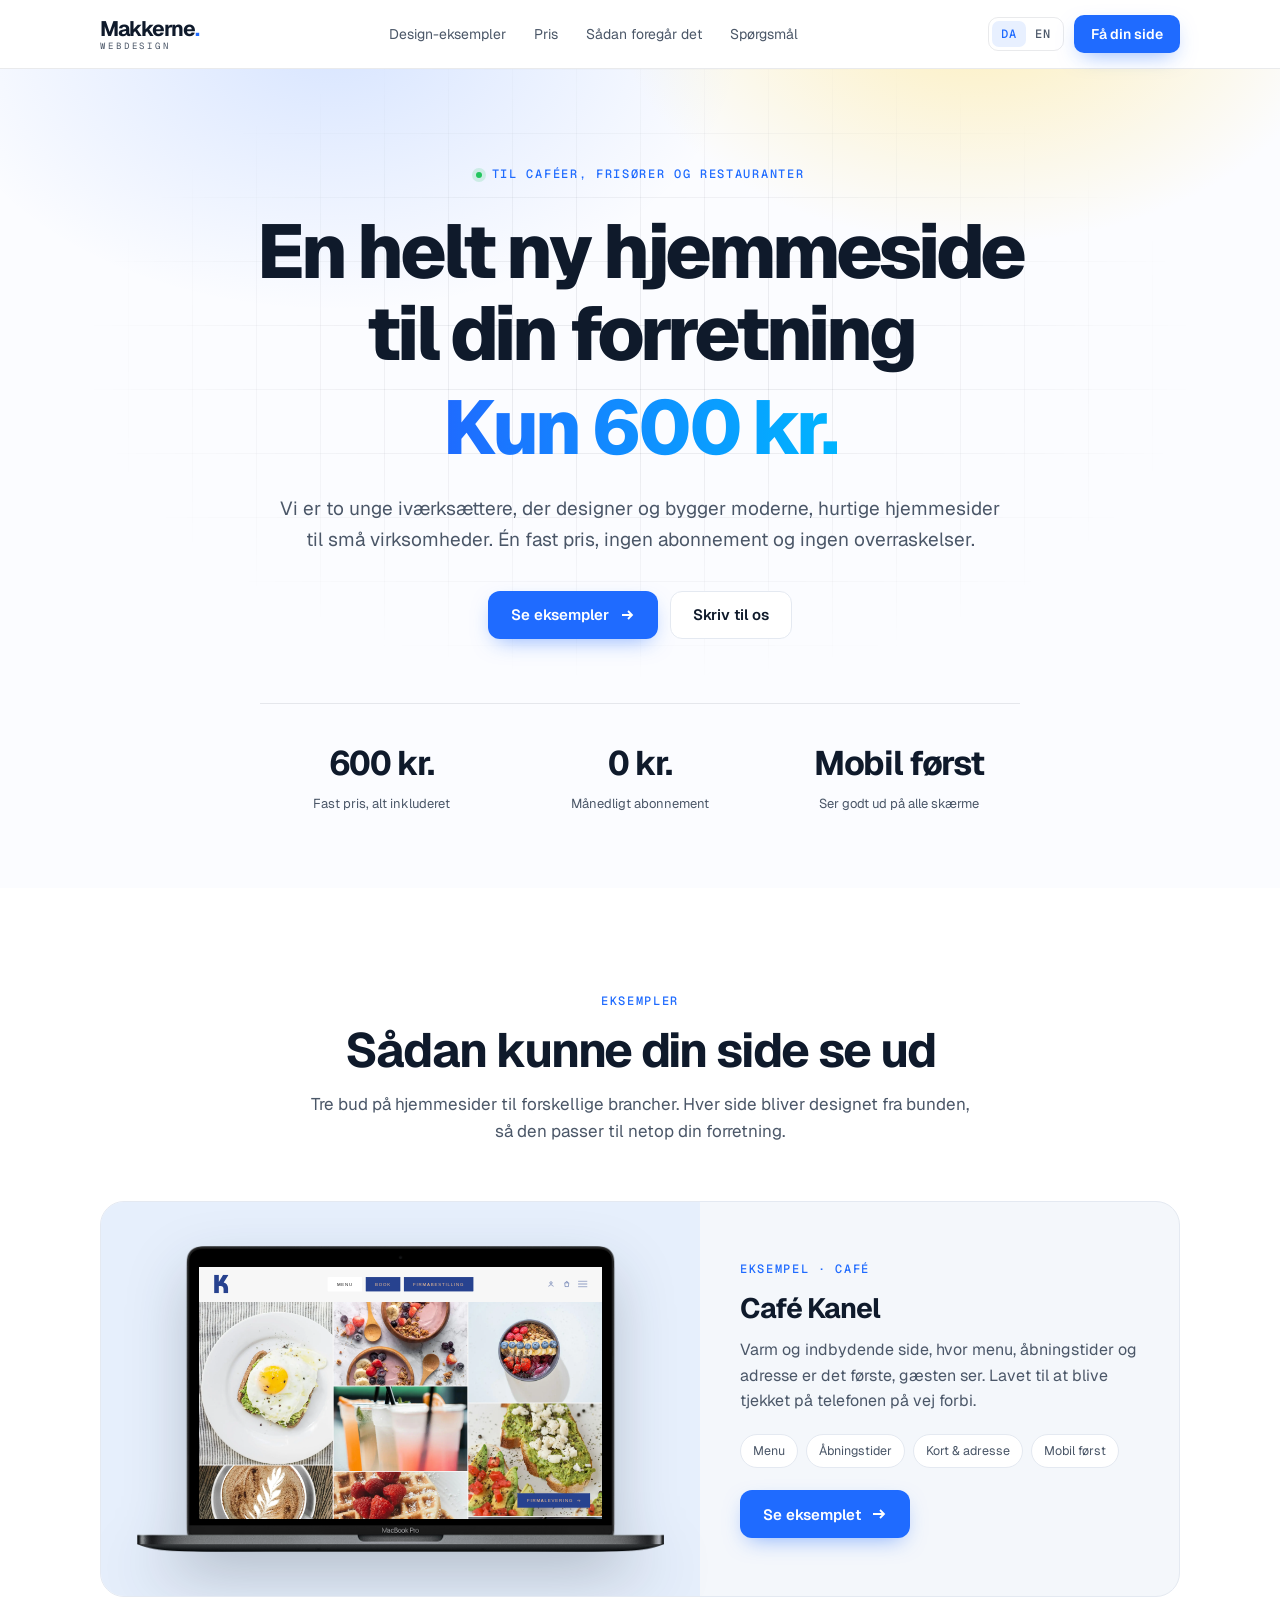
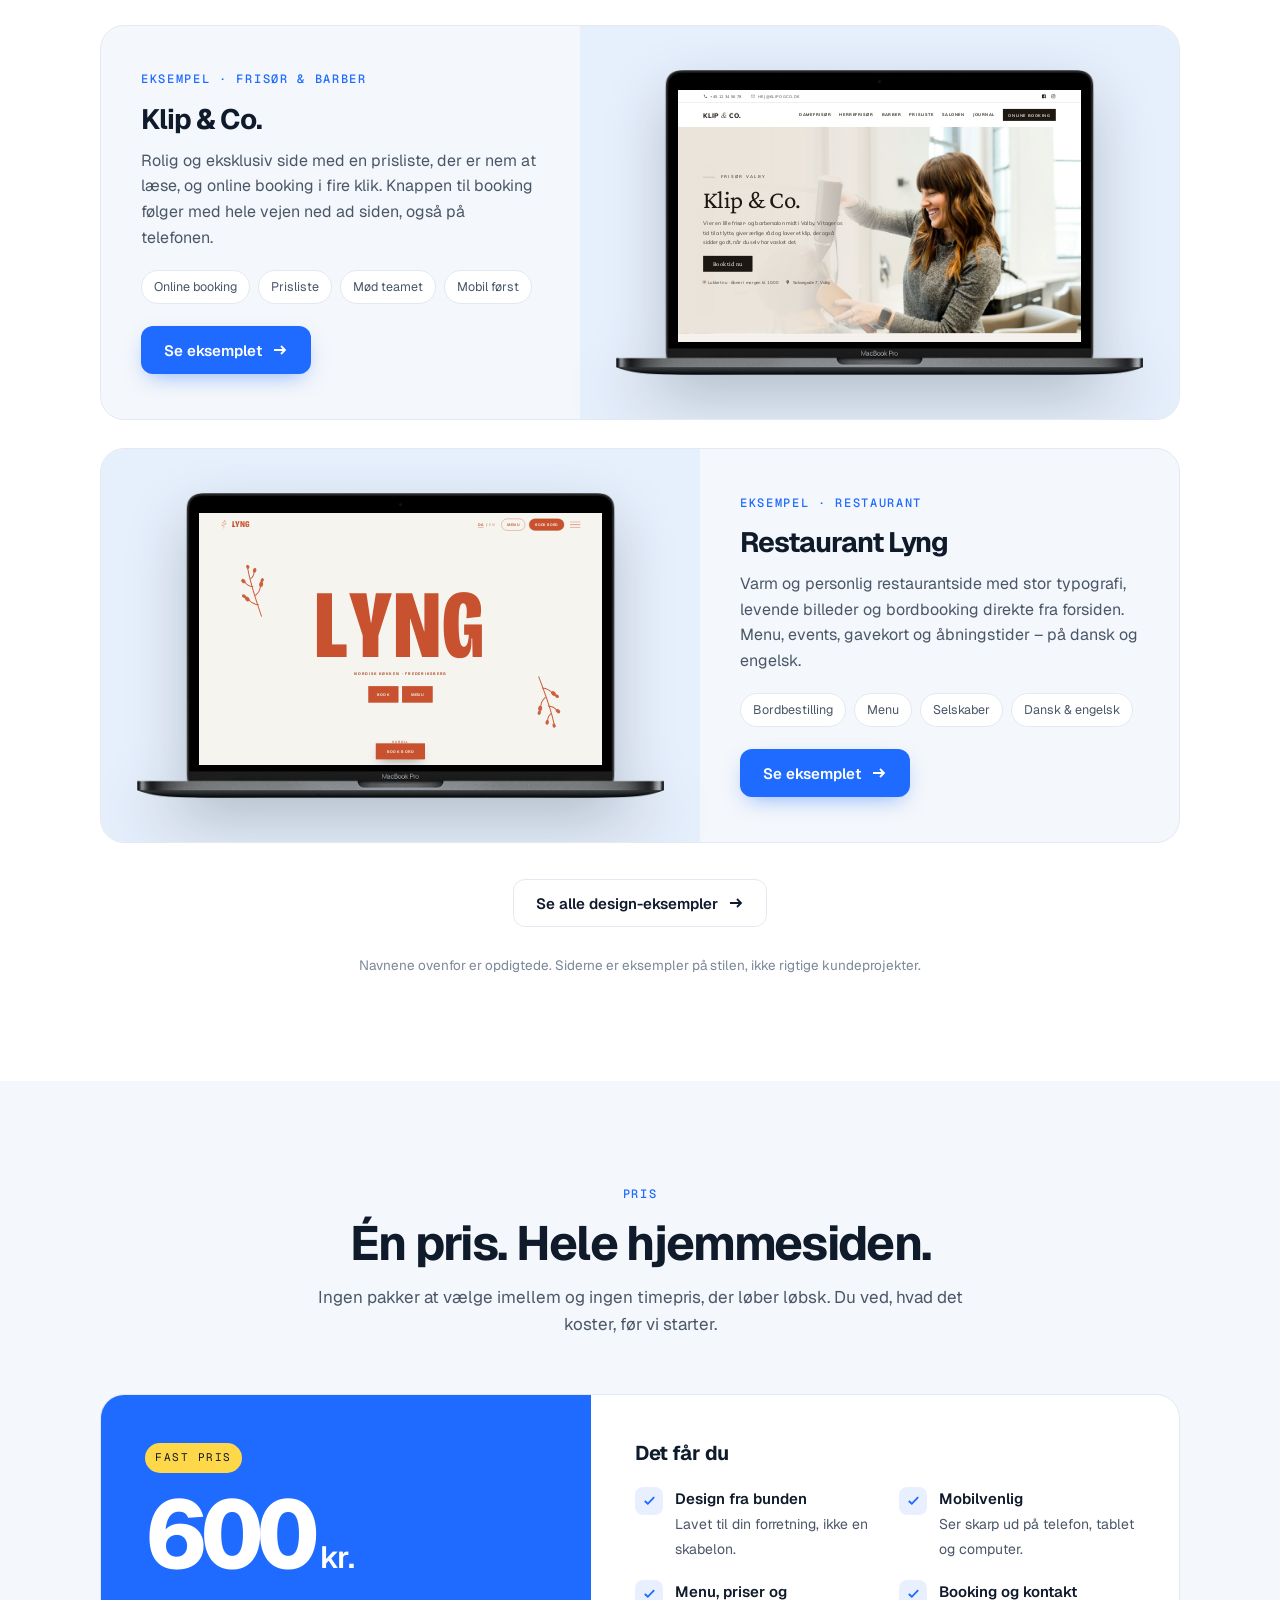
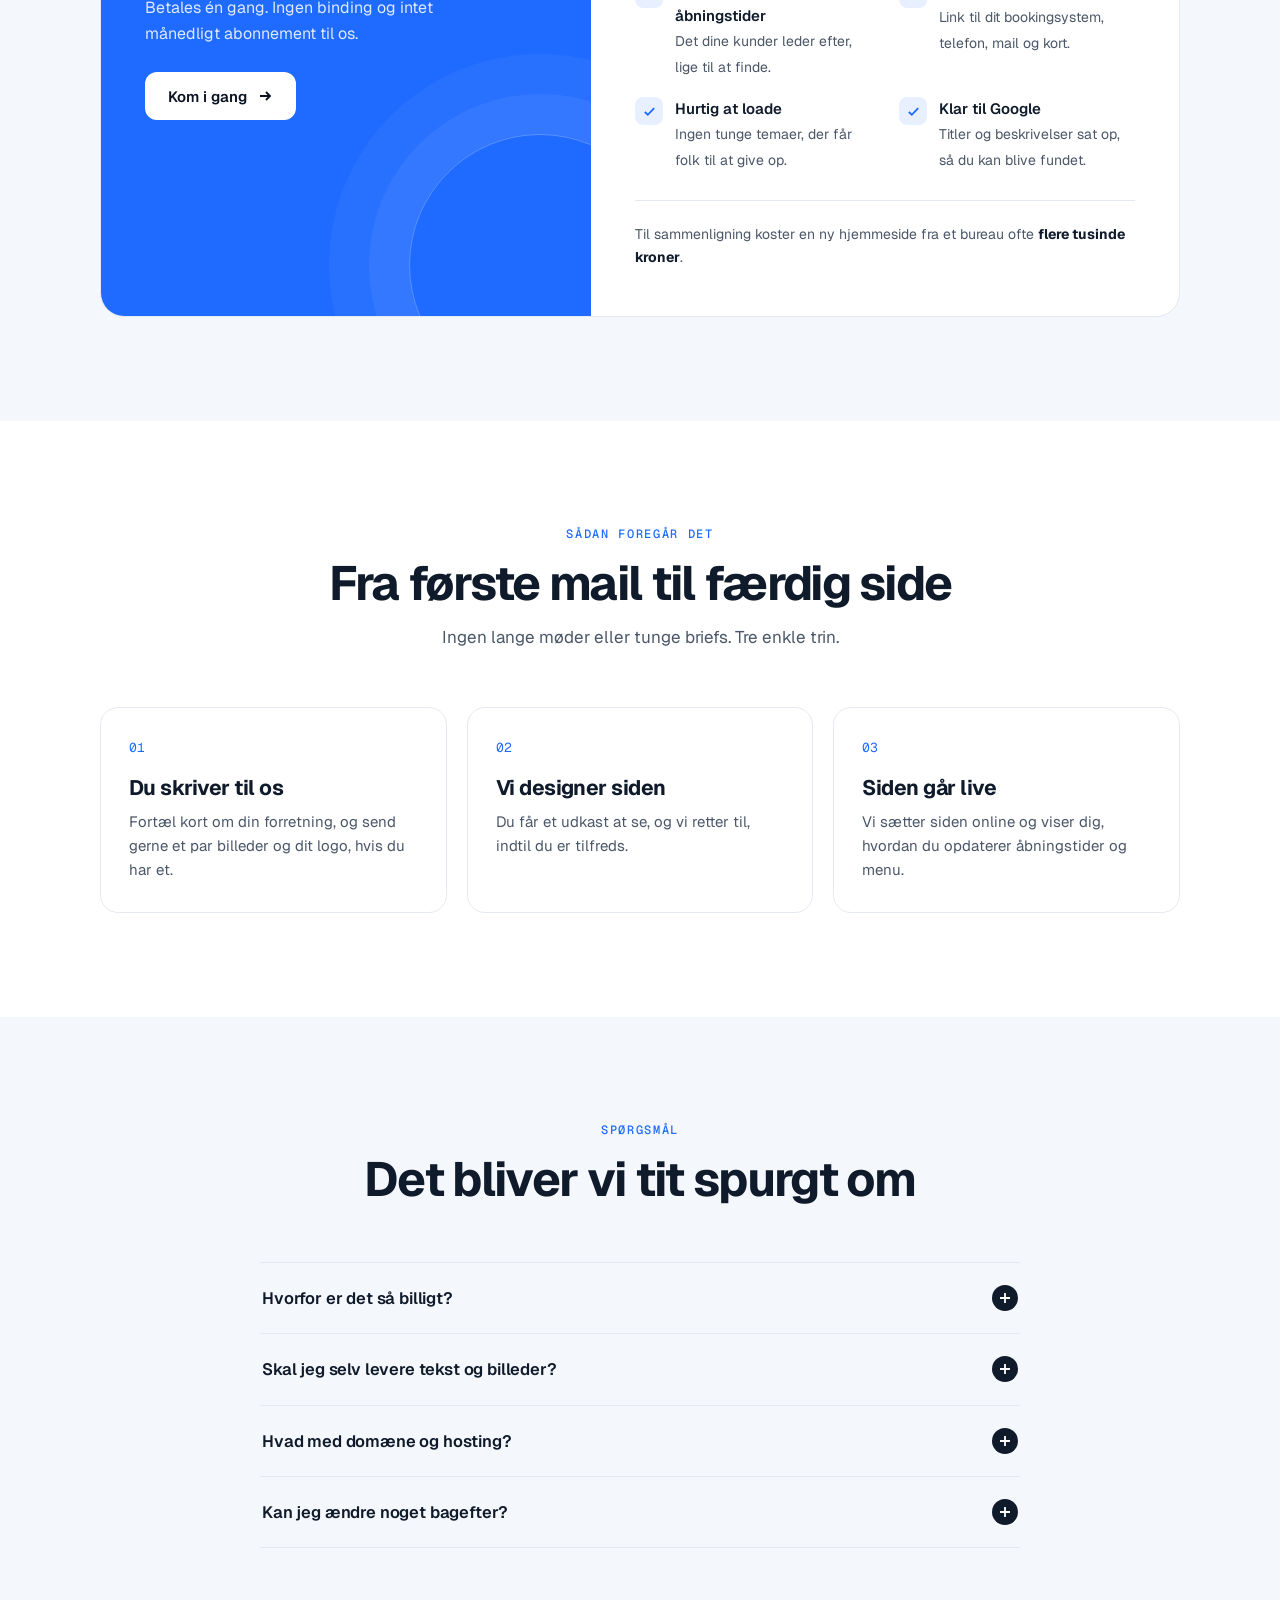
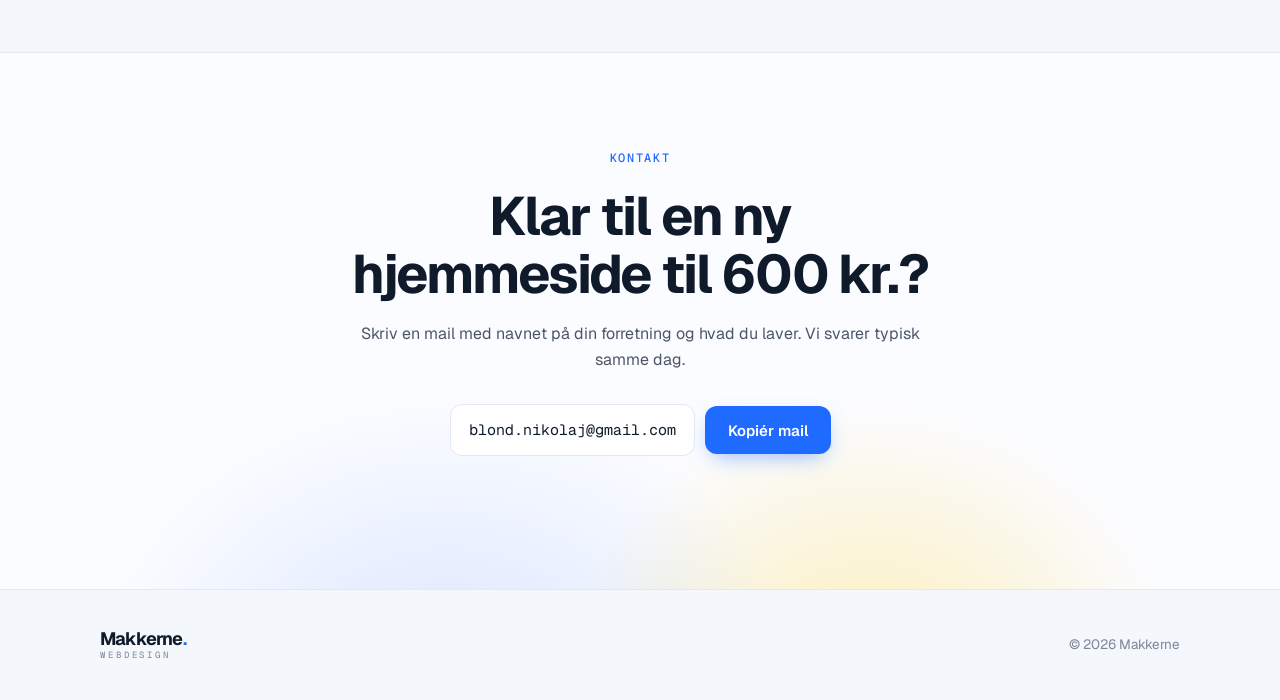
==== commit f643b7eb: "Restaurant Lyng example (Ambra × Madklubben), live MacBook on all three cards - examples/restaurant/" ====
--- a/index.html
+++ b/index.html
@@ -9,7 +9,7 @@
 <link rel="preconnect" href="https://fonts.gstatic.com" crossorigin>
 <link rel="stylesheet" href="https://fonts.googleapis.com/css2?family=Geist:wght@400;500;600;700;800&family=Geist+Mono:wght@500&family=Fraunces:ital,opsz,wght@1,9..144,500&family=Oswald:wght@500;600&display=swap">
 <style>
-/* Layout: bright full-bleed hero with price, then alternating white / soft sections in one 1120px column; portfolio as large case cards with live HTML mockups. Light-only by design. */
+/* Layout: bright full-bleed hero with price, then alternating white / soft sections in one 1120px column; portfolio as large case cards with a real MacBook and live previews. Light-only by design. */
 :root {
   --bg: #ffffff;
   --bg-soft: #f4f7fb;
@@ -117,6 +117,7 @@
 .case-body p { color: var(--ink-2); }
 .tags { display: flex; flex-wrap: wrap; gap: 8px; margin-top: 6px; }
 .tags span { font-size: 12.5px; padding: 6px 12px; border: 1px solid var(--line); border-radius: 999px; background: var(--surface); color: var(--ink-2); }
+.all-examples { margin-top: 36px; display: flex; justify-content: center; }
 .concept-note { margin-top: 28px; text-align: center; font-size: 13.5px; color: var(--ink-3); }
 @media (max-width: 860px) {
   .case, .case:nth-child(even) { grid-template-columns: 1fr; }
@@ -138,59 +139,6 @@
 .device-poster { position: absolute; inset: 0; width: 100%; height: 100%; object-fit: cover; }
 .device-frame { position: absolute; top: 0; left: 0; width: 1280px; height: 800px; border: 0; transform-origin: 0 0; transform: scale(var(--s, .36)); pointer-events: none; opacity: 0; transition: opacity .4s ease; background: #f7f7f7; }
 .device-frame.ready { opacity: 1; }
-
-/* Laptop mockup */
-.laptop { width: 100%; max-width: 560px; }
-.laptop .lid { background: #1b1d22; border-radius: 14px 14px 4px 4px; padding: 2.4% 2.4% 2.8%; box-shadow: 0 30px 60px -30px rgba(15,26,43,.4); }
-.laptop .base { height: 12px; margin-inline: -6%; background: linear-gradient(#c9ccd3, #9a9ea8); border-radius: 0 0 14px 14px; position: relative; }
-.laptop .base::after { content: ""; position: absolute; top: 0; left: 50%; translate: -50% 0; width: 16%; height: 5px; background: #8a8e98; border-radius: 0 0 6px 6px; }
-.screen { aspect-ratio: 16 / 10; max-width: 100%; border-radius: 3px; overflow: hidden; container-type: inline-size; position: relative; }
-
-/* Mock site: shared */
-.ms { position: absolute; inset: 0; display: flex; flex-direction: column; font-family: var(--font); }
-.ms-nav { display: flex; align-items: center; justify-content: space-between; padding: 2.6cqw 4.5cqw; font-size: 1.7cqw; }
-.ms-nav .links { display: flex; gap: 3cqw; opacity: .8; }
-.ms-pill { padding: 1cqw 2.2cqw; border-radius: 999px; font-size: 1.6cqw; font-weight: 600; }
-
-/* Café mock */
-.ms-cafe { background: #f6efe6; color: #3b2a1e; }
-.ms-cafe .brand { font-family: "Fraunces", Georgia, serif; font-style: italic; font-size: 2.6cqw; }
-.ms-cafe .ms-pill { background: #3b2a1e; color: #f6efe6; }
-.ms-cafe .body { flex: 1; display: grid; grid-template-columns: 1.05fr 1fr; gap: 4cqw; padding: 1cqw 4.5cqw 4.5cqw; align-items: center; }
-.ms-cafe .kicker { font-size: 1.4cqw; letter-spacing: .2em; text-transform: uppercase; color: #a0663b; }
-.ms-cafe h4 { margin: 1.4cqw 0 0; font-family: "Fraunces", Georgia, serif; font-style: italic; font-weight: 500; font-size: 6.4cqw; line-height: 1; letter-spacing: -.02em; }
-.ms-cafe .sub { margin-top: 2cqw; font-size: 1.7cqw; opacity: .75; max-width: 34ch; }
-.ms-cafe .hours { margin-top: 3cqw; display: grid; grid-template-columns: auto auto; gap: .6cqw 3cqw; font-size: 1.5cqw; width: max-content; border-top: .2cqw solid #d9c7b2; padding-top: 1.8cqw; }
-.ms-cafe .hours b { font-weight: 600; }
-.ms-cafe .art { height: 100%; border-radius: 1.6cqw; background: radial-gradient(circle at 50% 46%, #f6efe6 0 17%, #6b3f22 17.5% 22%, #e9d6bf 22.5% 34%, transparent 34.5%), radial-gradient(circle at 70% 80%, #c78c58 0 10%, transparent 10.5%), linear-gradient(160deg, #d9a273, #a0663b); position: relative; }
-.ms-cafe .art::after { content: "Dagens kage · 45,-"; position: absolute; left: 2cqw; bottom: 2cqw; background: #f6efe6; color: #3b2a1e; font-size: 1.4cqw; padding: 1cqw 1.8cqw; border-radius: 1cqw; font-weight: 600; }
-
-/* Barber mock */
-.ms-barber { background: #0d0d0d; color: #f1ece2; }
-.ms-barber .brand { font-family: "Oswald", Impact, sans-serif; font-size: 2.4cqw; letter-spacing: .12em; text-transform: uppercase; }
-.ms-barber .ms-pill { background: #c9a227; color: #0d0d0d; border-radius: .6cqw; }
-.ms-barber .body { flex: 1; position: relative; display: flex; flex-direction: column; justify-content: center; padding: 0 4.5cqw 4cqw; background: repeating-linear-gradient(135deg, rgba(201,162,39,.06) 0 1.2cqw, transparent 1.2cqw 2.4cqw); }
-.ms-barber .pole { position: absolute; right: 7cqw; top: 6%; bottom: 14%; width: 5cqw; border-radius: 3cqw; background: repeating-linear-gradient(-45deg, #b91c1c 0 1.6cqw, #f1ece2 1.6cqw 3.2cqw, #1e3a8a 3.2cqw 4.8cqw, #f1ece2 4.8cqw 6.4cqw); box-shadow: 0 0 0 .5cqw #2a2a2a, 0 0 0 .8cqw #c9a227; }
-.ms-barber .kicker { font-size: 1.4cqw; letter-spacing: .3em; color: #c9a227; text-transform: uppercase; }
-.ms-barber h4 { margin: 1.2cqw 0 0; font-family: "Oswald", Impact, sans-serif; font-weight: 600; text-transform: uppercase; font-size: 8cqw; line-height: .92; letter-spacing: .01em; }
-.ms-barber h4 em { font-style: normal; color: #c9a227; }
-.ms-barber .menu { margin-top: 3cqw; display: grid; grid-template-columns: repeat(3, max-content); gap: 2.4cqw; font-size: 1.5cqw; }
-.ms-barber .menu div { border-left: .3cqw solid #c9a227; padding-left: 1.2cqw; }
-.ms-barber .menu b { display: block; font-size: 2cqw; font-family: "Oswald", Impact, sans-serif; font-weight: 500; }
-
-/* Restaurant mock */
-.ms-resto { background: #12261e; color: #ece7da; }
-.ms-resto .brand { font-size: 2.2cqw; font-weight: 700; letter-spacing: .32em; text-transform: uppercase; }
-.ms-resto .ms-pill { border: .2cqw solid #ece7da; }
-.ms-resto .body { flex: 1; display: grid; grid-template-columns: 1fr 1fr; }
-.ms-resto .copy { padding: 3cqw 4.5cqw; display: flex; flex-direction: column; justify-content: center; }
-.ms-resto .kicker { font-size: 1.4cqw; letter-spacing: .24em; text-transform: uppercase; color: #d6b98c; }
-.ms-resto h4 { margin: 1.4cqw 0 0; font-family: "Fraunces", Georgia, serif; font-style: italic; font-weight: 500; font-size: 5.4cqw; line-height: 1.02; }
-.ms-resto .book { margin-top: 3cqw; display: flex; gap: 1cqw; font-size: 1.5cqw; }
-.ms-resto .book span { padding: 1.1cqw 1.8cqw; border: .2cqw solid rgba(236,231,218,.3); border-radius: .8cqw; }
-.ms-resto .book span:last-child { background: #d6b98c; color: #12261e; border-color: #d6b98c; font-weight: 600; }
-.ms-resto .plate { background: radial-gradient(circle at 50% 50%, #ece7da 0 26%, #d6d0c1 26.5% 30%, transparent 30.5%), radial-gradient(circle at 46% 46%, #7a9a5b 0 6%, transparent 6.5%), radial-gradient(circle at 56% 54%, #b4532a 0 5%, transparent 5.5%), linear-gradient(135deg, #2b4a3c, #0c1a14); position: relative; }
-.ms-resto .plate::before { content: ""; position: absolute; inset: 0; background: radial-gradient(circle at 52% 50%, #e4a85c 0 3.5%, transparent 4%); }
 
 /* Price */
 .price-card { display: grid; grid-template-columns: 1fr 1.2fr; background: var(--surface); border: 1px solid var(--line); border-radius: 24px; overflow: hidden; }
@@ -259,7 +207,7 @@
       <b>Makkerne</b><span>WEBDESIGN</span>
     </a>
     <nav class="nav-links" aria-label="Hovedmenu">
-      <a href="#eksempler" data-i18n="nav.work">Eksempler</a>
+      <a href="eksempler/" data-i18n="nav.work">Design-eksempler</a>
       <a href="#pris" data-i18n="nav.price">Pris</a>
       <a href="#proces" data-i18n="nav.process">Sådan foregår det</a>
       <a href="#faq" data-i18n="nav.faq">Spørgsmål</a>
@@ -344,33 +292,26 @@
         </article>
 
         <!-- Restaurant -->
-        <article class="case">
+        <article class="case case-live">
           <div class="case-visual">
-            <div class="laptop" aria-hidden="true">
-              <div class="lid"><div class="screen">
-                <div class="ms ms-resto">
-                  <div class="ms-nav"><span class="brand">Lyng</span><span class="links"><span>Menu</span><span>Vin</span><span>Selskaber</span></span><span class="ms-pill">Book bord</span></div>
-                  <div class="body">
-                    <div class="copy">
-                      <div class="kicker">Nordisk køkken · Frederiksberg</div>
-                      <h4>Sæsonens råvarer, serveret enkelt</h4>
-                      <div class="book"><span>Fre 18. okt</span><span>2 pers.</span><span>Find bord</span></div>
-                    </div>
-                    <div class="plate"></div>
-                  </div>
-                </div>
-              </div></div>
-              <div class="base"></div>
+            <div class="device" aria-hidden="true">
+              <div class="device-screen">
+                <img class="device-poster" src="assets/restaurant-hero.webp" alt="" width="1280" height="800" loading="lazy">
+                <iframe class="device-frame" src="examples/restaurant/" title="Restaurant Lyng, eksempel" tabindex="-1" loading="lazy" scrolling="no"></iframe>
+              </div>
+              <img class="device-shell" src="assets/macbook-pro.png" alt="" width="1208" height="700" decoding="async">
             </div>
           </div>
           <div class="case-body">
             <div class="eyebrow" data-i18n="c3.eyebrow">Eksempel · Restaurant</div>
             <h3>Restaurant Lyng</h3>
-            <p data-i18n="c3.text">Rolig og elegant side, der lader maden tale. Bordbestilling direkte fra forsiden, en menu der er nem at læse og en side til selskaber og events.</p>
-            <div class="tags"><span data-i18n="tag.table">Bordbestilling</span><span data-i18n="tag.menu">Menu</span><span data-i18n="tag.events">Selskaber</span><span data-i18n="tag.mobile">Mobil først</span></div>
+            <p data-i18n="c3.text">Varm og personlig restaurantside med stor typografi, levende billeder og bordbooking direkte fra forsiden. Menu, events, gavekort og åbningstider – på dansk og engelsk.</p>
+            <div class="tags"><span data-i18n="tag.table">Bordbestilling</span><span data-i18n="tag.menu">Menu</span><span data-i18n="tag.events">Selskaber</span><span data-i18n="tag.bilingual">Dansk &amp; engelsk</span></div>
+            <a class="btn btn-primary case-cta" href="examples/restaurant/"><span data-i18n="c3.cta">Se eksemplet</span> <svg viewBox="0 0 16 16" fill="none" stroke="currentColor" stroke-width="1.8" aria-hidden="true"><path d="M2 8h11M9 4l4 4-4 4"/></svg></a>
           </div>
         </article>
       </div>
+      <p class="all-examples"><a class="btn btn-ghost" href="eksempler/"><span data-i18n="work.all">Se alle design-eksempler</span> <svg viewBox="0 0 16 16" fill="none" stroke="currentColor" stroke-width="1.8" aria-hidden="true"><path d="M2 8h11M9 4l4 4-4 4"/></svg></a></p>
       <p class="concept-note" data-i18n="work.note">Navnene ovenfor er opdigtede. Siderne er eksempler på stilen, ikke rigtige kundeprojekter.</p>
     </div>
   </section>
@@ -460,7 +401,7 @@
 <script>
 (function () {
   var en = {
-    "nav.work": "Examples", "nav.price": "Price", "nav.process": "How it works", "nav.faq": "Questions", "nav.cta": "Get your site",
+    "nav.work": "Design examples", "work.all": "See all design examples", "nav.price": "Price", "nav.process": "How it works", "nav.faq": "Questions", "nav.cta": "Get your site",
     "hero.eyebrow": "For cafés, hair salons and restaurants",
     "hero.title": "A brand-new website for your business",
     "hero.price": "Only 600 DKK",
@@ -472,8 +413,8 @@
     "work.note": "The names above are made up. These are examples of the style, not real client projects.",
     "c1.eyebrow": "Example · Café", "c1.cta": "See the example", "c1.text": "A warm, inviting site where the menu, opening hours and address are the first thing guests see. Built to be checked on a phone while walking by.",
     "c2.eyebrow": "Example · Hair & barber", "c2.cta": "See the example", "c2.text": "A calm, upscale site with an easy-to-read price list and online booking in four clicks. The booking button follows you all the way down the page, on phones too.",
-    "c3.eyebrow": "Example · Restaurant", "c3.text": "A calm, elegant site that lets the food speak. Table booking from the front page, an easy-to-read menu and a page for private events.",
-    "tag.menu": "Menu", "tag.hours": "Opening hours", "tag.map": "Map & address", "tag.mobile": "Mobile first", "tag.booking": "Online booking", "tag.prices": "Price list", "tag.gallery": "Gallery", "tag.team": "Meet the team", "tag.table": "Table booking", "tag.events": "Private events",
+    "c3.eyebrow": "Example · Restaurant", "c3.cta": "See the example", "c3.text": "A warm, personal restaurant site with big typography, rich photos and table booking straight from the front page. Menu, events, gift cards and opening hours – in Danish and English.",
+    "tag.menu": "Menu", "tag.hours": "Opening hours", "tag.map": "Map & address", "tag.mobile": "Mobile first", "tag.booking": "Online booking", "tag.prices": "Price list", "tag.gallery": "Gallery", "tag.team": "Meet the team", "tag.bilingual": "Danish & English", "tag.table": "Table booking", "tag.events": "Private events",
     "price.eyebrow": "Price", "price.title": "One price. The whole website.",
     "price.lead": "No packages to choose between and no hourly rate that runs away. You know what it costs before we start.",
     "price.tag": "Fixed price", "price.sub": "Paid once. No lock-in and no monthly fee to us.", "price.cta": "Get started", "price.incl": "What you get",
